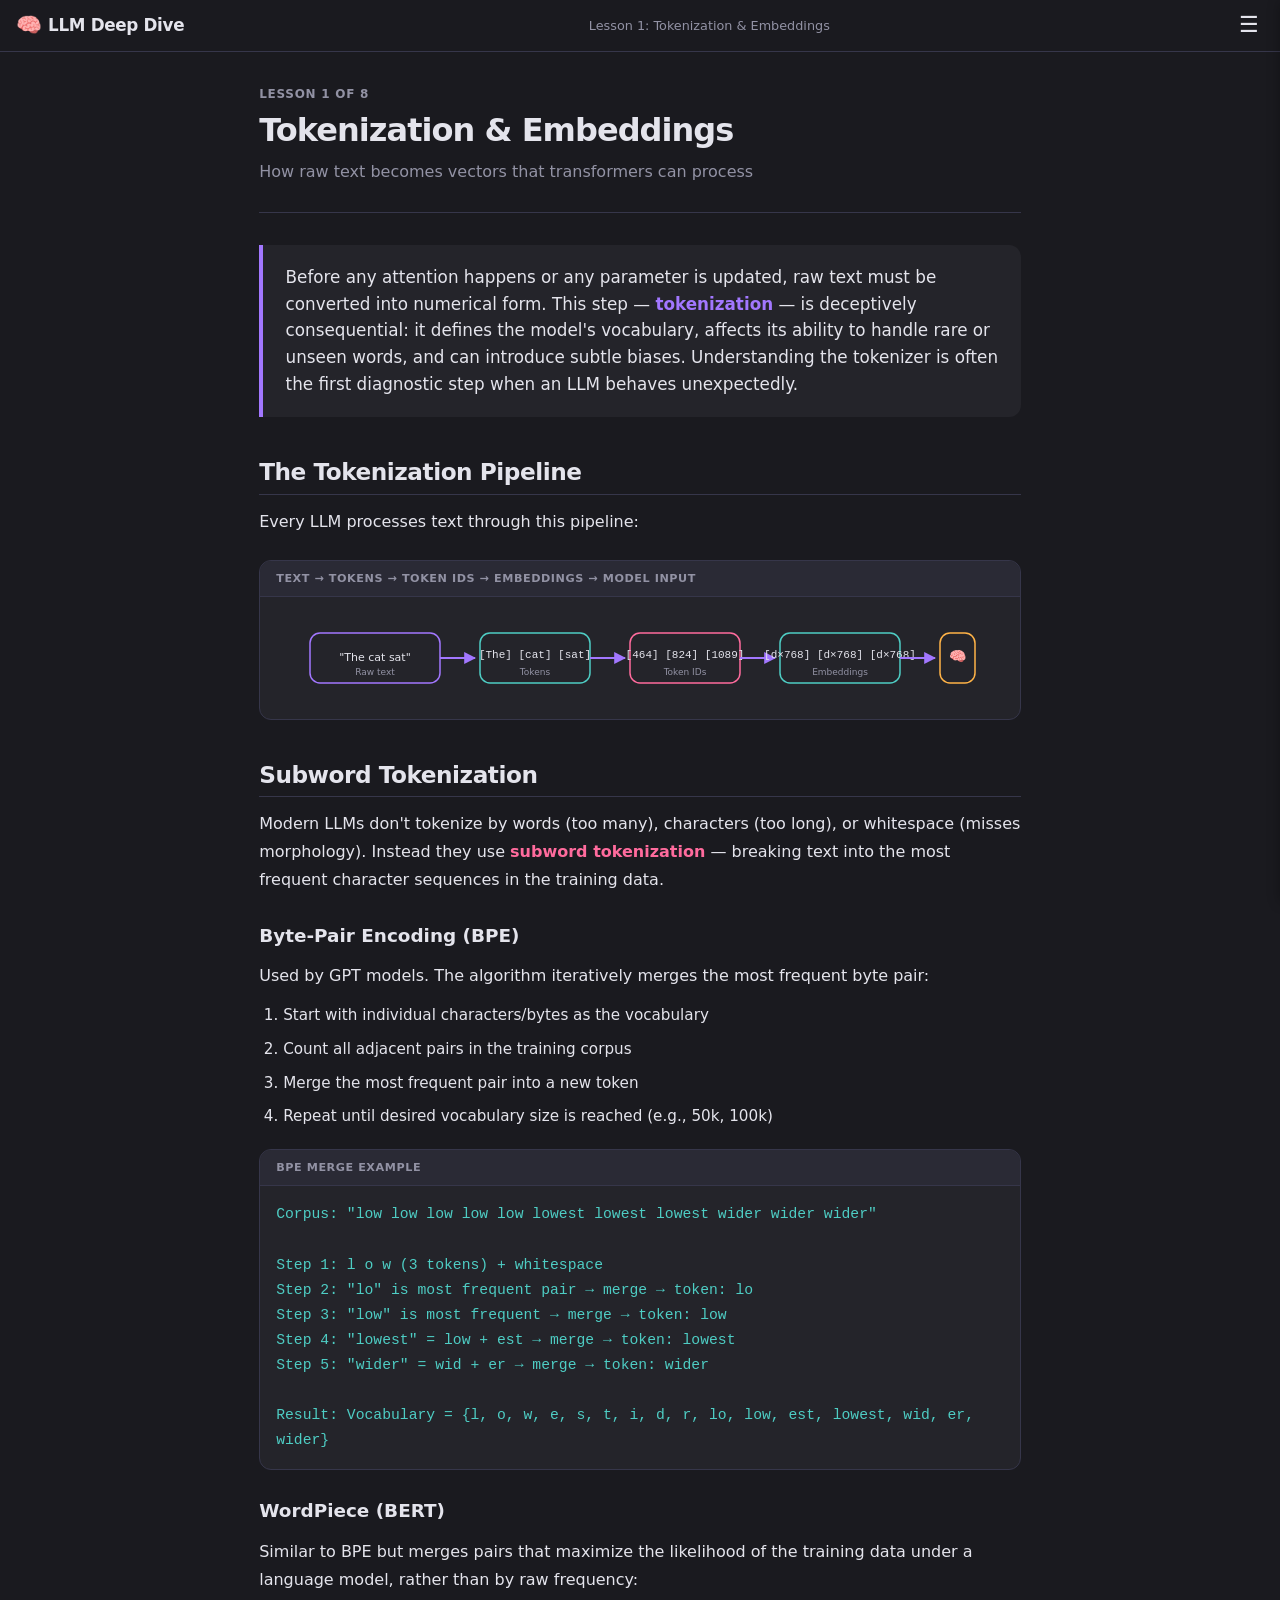
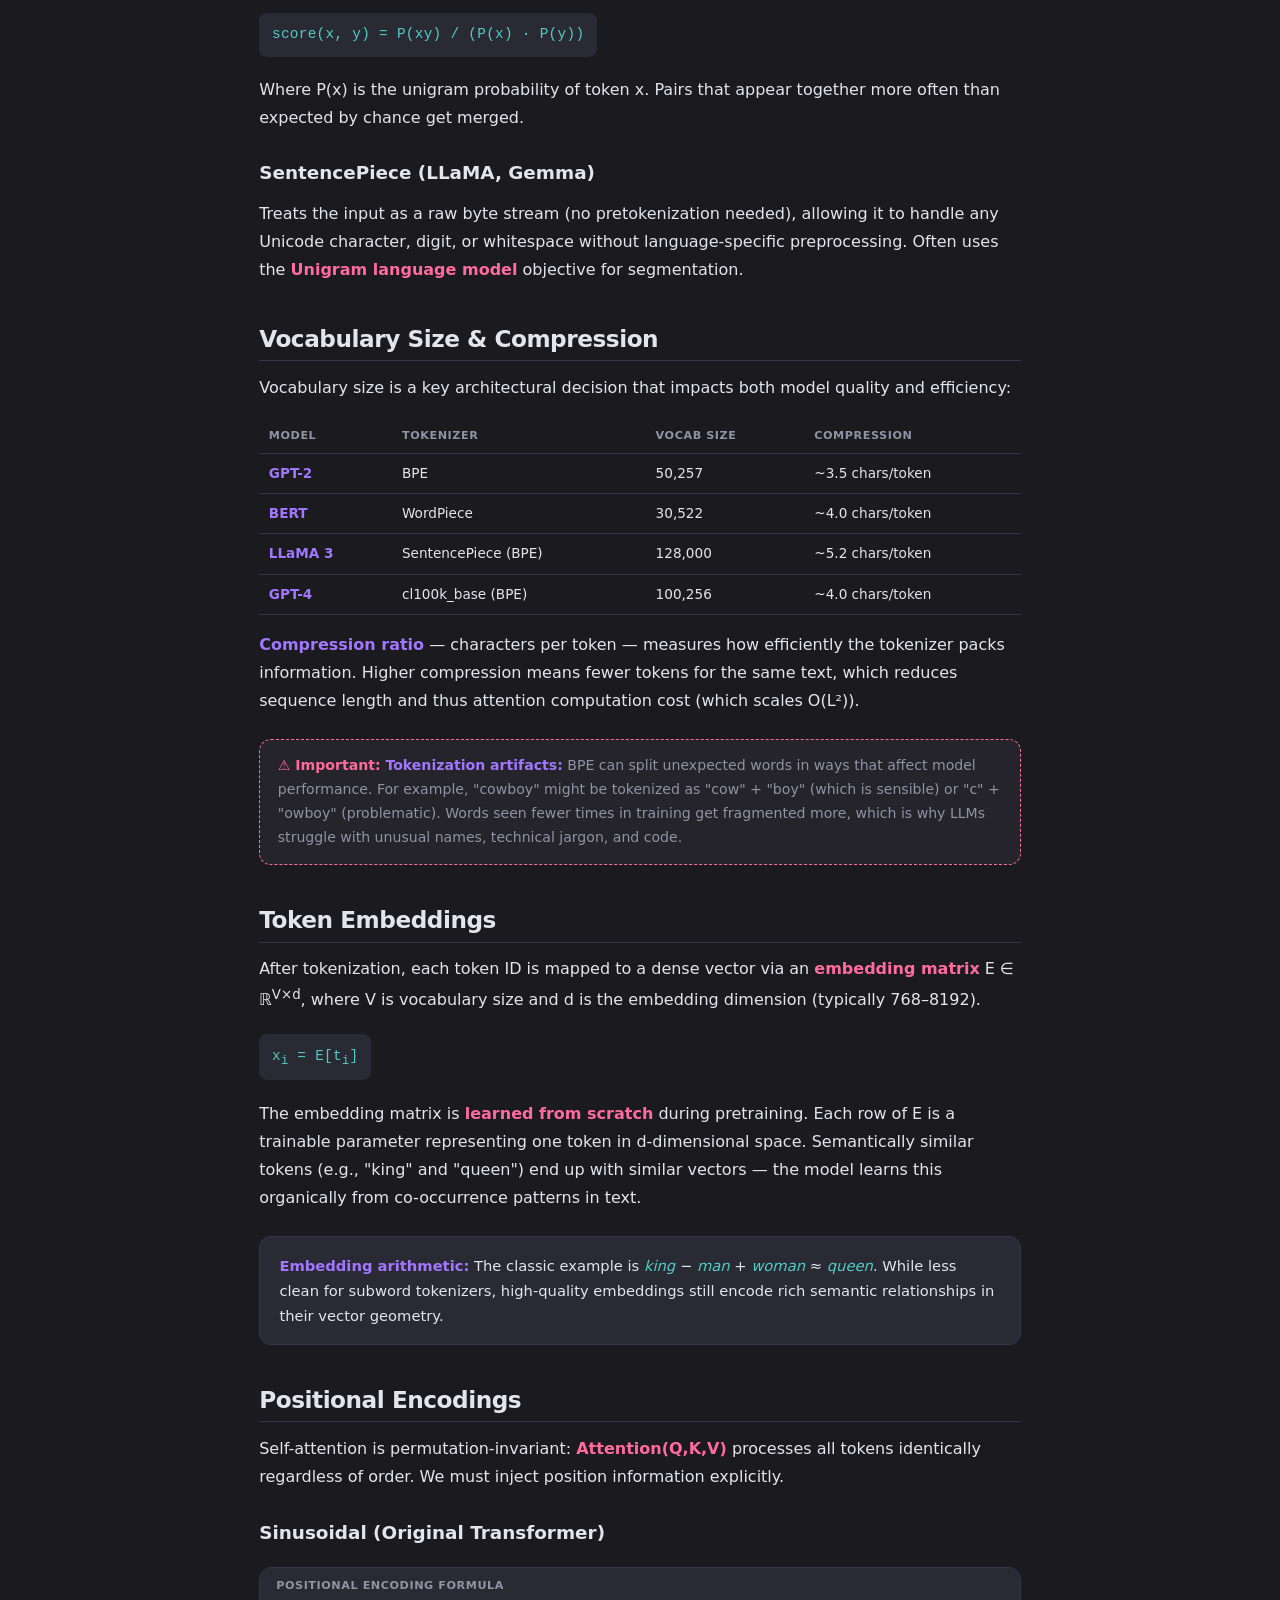
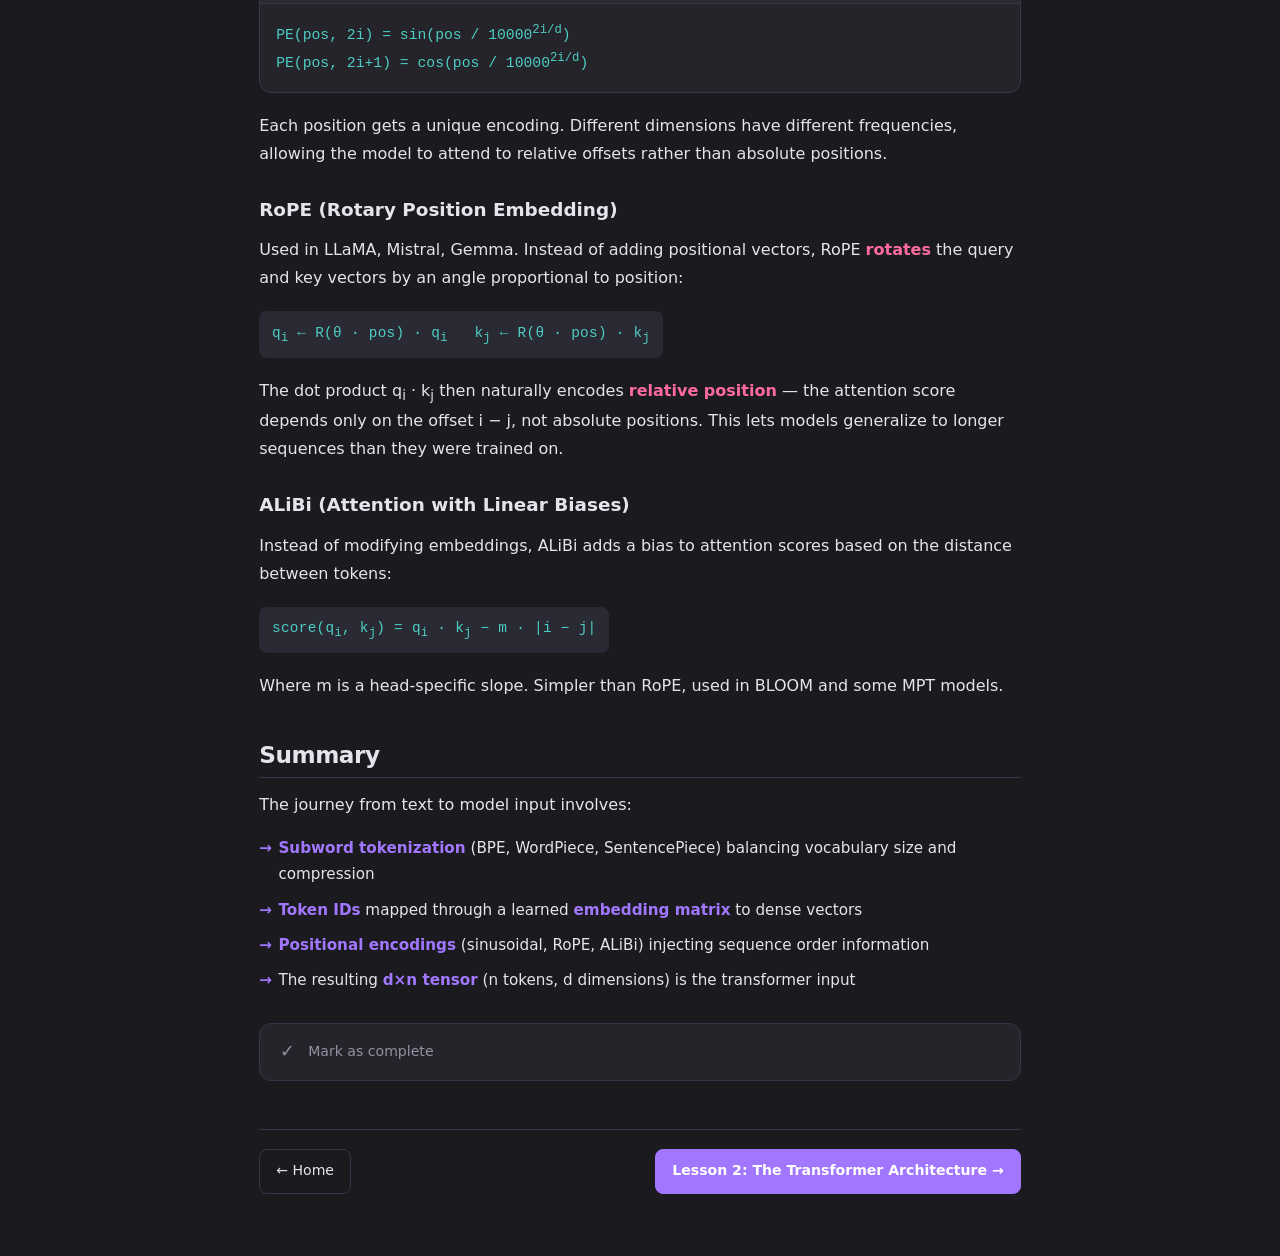
==== lesson1.html @ bf45d41f "Initial commit: complete 8-lesson LLM Deep Dive course with interactive charts, architecture diagram" ====
<!DOCTYPE html>
<html lang="en">
<head>
<meta charset="UTF-8">
<meta name="viewport" content="width=device-width, initial-scale=1.0">
<title>Lesson 1: Tokenization &amp; Embeddings — LLM Deep Dive</title>
<link rel="stylesheet" href="assets/style.css">
</head>
<body data-lesson="1">

<nav class="top-nav">
  <a href="index.html" class="nav-brand"><span class="emoji">🧠</span> LLM Deep Dive</a>
  <span class="nav-lesson">Lesson 1: Tokenization &amp; Embeddings</span>
  <button class="menu-btn" aria-label="Lessons">☰</button>
</nav>

<div class="drawer-overlay"></div>
<aside class="lesson-drawer">
  <div class="drawer-header"><h3>Course Syllabus</h3><button class="drawer-close">✕</button></div>
  <ul class="lesson-list">
    <li><a href="index.html"><span class="lesson-num">🏠</span>Home</a></li>
    <li><a href="lesson1.html" class="active"><span class="lesson-num">01</span>Tokenization &amp; Embeddings <span class="lesson-check" data-lesson="1"></span></a></li>
    <li><a href="lesson2.html"><span class="lesson-num">02</span>The Transformer Architecture <span class="lesson-check" data-lesson="2"></span></a></li>
    <li><a href="lesson3.html"><span class="lesson-num">03</span>Training &amp; Pretraining <span class="lesson-check" data-lesson="3"></span></a></li>
    <li><a href="lesson4.html"><span class="lesson-num">04</span>Quantization &amp; Compression <span class="lesson-check" data-lesson="4"></span></a></li>
    <li><a href="lesson5.html"><span class="lesson-num">05</span>Inference &amp; Deployment <span class="lesson-check" data-lesson="5"></span></a></li>
    <li><a href="lesson6.html"><span class="lesson-num">06</span>Scaling Laws <span class="lesson-check" data-lesson="6"></span></a></li>
    <li><a href="lesson7.html"><span class="lesson-num">07</span>Alignment &amp; Instruction <span class="lesson-check" data-lesson="7"></span></a></li>
    <li><a href="lesson8.html"><span class="lesson-num">08</span>Modern Variants <span class="lesson-check" data-lesson="8"></span></a></li>
  </ul>
  <div class="progress-bar"><div class="progress-bar-fill" style="width:0%"></div></div>
</aside>

<main class="container">
  <header class="lesson-header">
    <div class="lesson-meta">Lesson 1 of 8</div>
    <h1>Tokenization &amp; Embeddings</h1>
    <p class="lesson-subtitle">How raw text becomes vectors that transformers can process</p>
  </header>

  <div class="story-hook">
    Before any attention happens or any parameter is updated, raw text must be converted into numerical form. This step — <strong>tokenization</strong> — is deceptively consequential: it defines the model's vocabulary, affects its ability to handle rare or unseen words, and can introduce subtle biases. Understanding the tokenizer is often the first diagnostic step when an LLM behaves unexpectedly.
  </div>

  <h2 id="tokenization">The Tokenization Pipeline</h2>

  <p>Every LLM processes text through this pipeline:</p>

  <div class="diagram">
    <div class="diagram-header">Text → Tokens → Token IDs → Embeddings → Model Input</div>
    <div class="diagram-body">
      <svg viewBox="0 0 680 90" style="width:100%;max-width:680px;">
        <defs>
          <marker id="arrow" viewBox="0 0 10 10" refX="9" refY="5" markerWidth="6" markerHeight="6" orient="auto">
            <path d="M0,0 L10,5 L0,10 Z" fill="#a277ff"/>
          </marker>
        </defs>
        <rect x="10" y="20" width="130" height="50" rx="10" fill="#24242a" stroke="#a277ff" stroke-width="1.5"/>
        <text x="75" y="48" fill="#e4e4ec" font-size="11" text-anchor="middle" font-family="system-ui">"The cat sat"</text>
        <text x="75" y="62" fill="#9292a4" font-size="9" text-anchor="middle" font-family="system-ui">Raw text</text>

        <line x1="140" y1="45" x2="175" y2="45" stroke="#a277ff" stroke-width="2" marker-end="url(#arrow)"/>

        <rect x="180" y="20" width="110" height="50" rx="10" fill="#24242a" stroke="#4ecdc4" stroke-width="1.5"/>
        <text x="235" y="45" fill="#e4e4ec" font-size="11" text-anchor="middle" font-family="monospace">[The] [cat] [sat]</text>
        <text x="235" y="62" fill="#9292a4" font-size="9" text-anchor="middle" font-family="system-ui">Tokens</text>

        <line x1="290" y1="45" x2="325" y2="45" stroke="#a277ff" stroke-width="2" marker-end="url(#arrow)"/>

        <rect x="330" y="20" width="110" height="50" rx="10" fill="#24242a" stroke="#ff6b9d" stroke-width="1.5"/>
        <text x="385" y="45" fill="#e4e4ec" font-size="11" text-anchor="middle" font-family="monospace">[464] [824] [1089]</text>
        <text x="385" y="62" fill="#9292a4" font-size="9" text-anchor="middle" font-family="system-ui">Token IDs</text>

        <line x1="440" y1="45" x2="475" y2="45" stroke="#a277ff" stroke-width="2" marker-end="url(#arrow)"/>

        <rect x="480" y="20" width="120" height="50" rx="10" fill="#24242a" stroke="#4ecdc4" stroke-width="1.5"/>
        <text x="540" y="45" fill="#e4e4ec" font-size="11" text-anchor="middle" font-family="monospace">[d×768] [d×768] [d×768]</text>
        <text x="540" y="62" fill="#9292a4" font-size="9" text-anchor="middle" font-family="system-ui">Embeddings</text>

        <line x1="600" y1="45" x2="635" y2="45" stroke="#a277ff" stroke-width="2" marker-end="url(#arrow)"/>

        <rect x="640" y="20" width="35" height="50" rx="10" fill="#24242a" stroke="#ffb347" stroke-width="1.5"/>
        <text x="657" y="48" fill="#e4e4ec" font-size="14" text-anchor="middle" font-family="system-ui">🧠</text>
      </svg>
    </div>
  </div>

  <h2 id="subword" style="clear:both;">Subword Tokenization</h2>

  <p>Modern LLMs don't tokenize by words (too many), characters (too long), or whitespace (misses morphology). Instead they use <span class="key-term">subword tokenization</span> — breaking text into the most frequent character sequences in the training data.</p>

  <h3>Byte-Pair Encoding (BPE)</h3>
  <p>Used by GPT models. The algorithm iteratively merges the most frequent byte pair:</p>

  <ol class="num-list">
    <li>Start with individual characters/bytes as the vocabulary</li>
    <li>Count all adjacent pairs in the training corpus</li>
    <li>Merge the most frequent pair into a new token</li>
    <li>Repeat until desired vocabulary size is reached (e.g., 50k, 100k)</li>
  </ol>

  <div class="math-block">
    <div class="math-block-header">BPE Merge Example</div>
    <div class="math-block-body">
      Corpus: "low low low low low lowest lowest lowest wider wider wider"<br><br>
      Step 1: l o w (3 tokens) + whitespace<br>
      Step 2: "lo" is most frequent pair → merge → token: lo<br>
      Step 3: "low" is most frequent → merge → token: low<br>
      Step 4: "lowest" = low + est → merge → token: lowest<br>
      Step 5: "wider" = wid + er → merge → token: wider<br><br>
      Result: Vocabulary = {l, o, w, e, s, t, i, d, r, lo, low, est, lowest, wid, er, wider}
    </div>
  </div>

  <h3>WordPiece (BERT)</h3>
  <p>Similar to BPE but merges pairs that maximize the likelihood of the training data under a language model, rather than by raw frequency:</p>

  <div class="formula">score(x, y) = P(xy) / (P(x) · P(y))</div>

  <p>Where P(x) is the unigram probability of token x. Pairs that appear together more often than expected by chance get merged.</p>

  <h3>SentencePiece (LLaMA, Gemma)</h3>
  <p>Treats the input as a raw byte stream (no pretokenization needed), allowing it to handle any Unicode character, digit, or whitespace without language-specific preprocessing. Often uses the <span class="key-term">Unigram language model</span> objective for segmentation.</p>

  <h2 id="vocab">Vocabulary Size &amp; Compression</h2>

  <p>Vocabulary size is a key architectural decision that impacts both model quality and efficiency:</p>

  <table class="styled-table">
    <thead>
      <tr><th>Model</th><th>Tokenizer</th><th>Vocab Size</th><th>Compression</th></tr>
    </thead>
    <tbody>
      <tr><td>GPT-2</td><td>BPE</td><td>50,257</td><td>~3.5 chars/token</td></tr>
      <tr><td>BERT</td><td>WordPiece</td><td>30,522</td><td>~4.0 chars/token</td></tr>
      <tr><td>LLaMA 3</td><td>SentencePiece (BPE)</td><td>128,000</td><td>~5.2 chars/token</td></tr>
      <tr><td>GPT-4</td><td>cl100k_base (BPE)</td><td>100,256</td><td>~4.0 chars/token</td></tr>
    </tbody>
  </table>

  <p><strong>Compression ratio</strong> — characters per token — measures how efficiently the tokenizer packs information. Higher compression means fewer tokens for the same text, which reduces sequence length and thus attention computation cost (which scales O(L²)).</p>

  <div class="callout-warn">
    <strong>Tokenization artifacts:</strong> BPE can split unexpected words in ways that affect model performance. For example, "cowboy" might be tokenized as "cow" + "boy" (which is sensible) or "c" + "owboy" (problematic). Words seen fewer times in training get fragmented more, which is why LLMs struggle with unusual names, technical jargon, and code.
  </div>

  <h2 id="embeddings">Token Embeddings</h2>

  <p>After tokenization, each token ID is mapped to a dense vector via an <span class="key-term">embedding matrix</span> E ∈ ℝ<sup>V×d</sup>, where V is vocabulary size and d is the embedding dimension (typically 768–8192).</p>

  <div class="formula">x<sub>i</sub> = E[t<sub>i</sub>]</div>

  <p>The embedding matrix is <span class="key-term">learned from scratch</span> during pretraining. Each row of E is a trainable parameter representing one token in d-dimensional space. Semantically similar tokens (e.g., "king" and "queen") end up with similar vectors — the model learns this organically from co-occurrence patterns in text.</p>

  <div class="callout">
    <strong>Embedding arithmetic:</strong> The classic example is <em>king</em> − <em>man</em> + <em>woman</em> ≈ <em>queen</em>. While less clean for subword tokenizers, high-quality embeddings still encode rich semantic relationships in their vector geometry.
  </div>

  <h2 id="positional">Positional Encodings</h2>

  <p>Self-attention is permutation-invariant: <span class="key-term">Attention(Q,K,V)</span> processes all tokens identically regardless of order. We must inject position information explicitly.</p>

  <h3>Sinusoidal (Original Transformer)</h3>
  <div class="math-block">
    <div class="math-block-header">Positional Encoding Formula</div>
    <div class="math-block-body">
      PE(pos, 2i)   = sin(pos / 10000<sup>2i/d</sup>)<br>
      PE(pos, 2i+1) = cos(pos / 10000<sup>2i/d</sup>)
    </div>
  </div>
  <p>Each position gets a unique encoding. Different dimensions have different frequencies, allowing the model to attend to relative offsets rather than absolute positions.</p>

  <h3>RoPE (Rotary Position Embedding)</h3>
  <p>Used in LLaMA, Mistral, Gemma. Instead of adding positional vectors, RoPE <span class="key-term">rotates</span> the query and key vectors by an angle proportional to position:</p>
  <div class="formula">q<sub>i</sub> ← R(θ · pos) · q<sub>i</sub> &nbsp; k<sub>j</sub> ← R(θ · pos) · k<sub>j</sub></div>
  <p>The dot product q<sub>i</sub> · k<sub>j</sub> then naturally encodes <span class="key-term">relative position</span> — the attention score depends only on the offset i − j, not absolute positions. This lets models generalize to longer sequences than they were trained on.</p>

  <h3>ALiBi (Attention with Linear Biases)</h3>
  <p>Instead of modifying embeddings, ALiBi adds a bias to attention scores based on the distance between tokens:</p>
  <div class="formula">score(q<sub>i</sub>, k<sub>j</sub>) = q<sub>i</sub> · k<sub>j</sub> − m · |i − j|</div>
  <p>Where m is a head-specific slope. Simpler than RoPE, used in BLOOM and some MPT models.</p>

  <h2 id="summary">Summary</h2>
  <p>The journey from text to model input involves:</p>
  <ul class="content-list">
    <li><strong>Subword tokenization</strong> (BPE, WordPiece, SentencePiece) balancing vocabulary size and compression</li>
    <li><strong>Token IDs</strong> mapped through a learned <strong>embedding matrix</strong> to dense vectors</li>
    <li><strong>Positional encodings</strong> (sinusoidal, RoPE, ALiBi) injecting sequence order information</li>
    <li>The resulting <strong>d×n tensor</strong> (n tokens, d dimensions) is the transformer input</li>
  </ul>

  <div class="completion-box">
    <span class="check-icon">✓</span>
    <span class="check-text">Mark as complete</span>
  </div>

  <div class="lesson-nav-bottom">
    <a href="index.html" class="nav-btn prev">← Home</a>
    <a href="lesson2.html" class="nav-btn next">Lesson 2: The Transformer Architecture →</a>
  </div>
</main>

<script src="assets/nav.js"></script>
</body>
</html>
---- assets/style.css ----
/* === LLM Deep Dive: A Rigorous Foundation === */
/* PerThirtySix-inspired dark theme, mobile-first */

:root {
  --bg: #1a1a1f;
  --bg-card: #24242a;
  --bg-accent: #2a2a35;
  --text: #e4e4ec;
  --text-muted: #9292a4;
  --accent: #a277ff;
  --accent-glow: rgba(162, 119, 255, 0.25);
  --accent2: #ff6b9d;
  --accent3: #4ecdc4;
  --border: #36364a;
  --danger: #ff4757;
  --success: #2ed573;
  --radius: 12px;
  --radius-sm: 8px;
  --radius-xs: 6px;
  --font: -apple-system, BlinkMacSystemFont, 'Segoe UI', system-ui, sans-serif;
  --font-mono: 'SF Mono', 'Fira Code', 'JetBrains Mono', monospace;
  --max-width: 800px;
  --shadow: 0 2px 12px rgba(0,0,0,0.3);
  --transition: 0.25s ease;
}

* { margin: 0; padding: 0; box-sizing: border-box; }

html { scroll-behavior: smooth; }

body {
  font-family: var(--font);
  background: var(--bg);
  color: var(--text);
  line-height: 1.7;
  -webkit-font-smoothing: antialiased;
}

/* === Navigation === */
.top-nav {
  position: sticky; top: 0; z-index: 100;
  background: var(--bg);
  border-bottom: 1px solid var(--border);
  padding: 0 1rem;
  display: flex;
  align-items: center;
  justify-content: space-between;
  min-height: 52px;
  backdrop-filter: blur(16px);
  -webkit-backdrop-filter: blur(16px);
}

.nav-brand {
  font-size: 1.05rem;
  font-weight: 700;
  letter-spacing: -0.02em;
  cursor: pointer;
  display: flex;
  align-items: center;
  gap: 0.4rem;
  color: var(--text);
  text-decoration: none;
}
.nav-brand .emoji { font-size: 1.3rem; }

.nav-lesson {
  font-size: 0.8rem;
  color: var(--text-muted);
  display: none;
}
@media (min-width: 500px) { .nav-lesson { display: block; } }

.menu-btn {
  background: none; border: none; color: var(--text);
  font-size: 1.4rem; cursor: pointer; padding: 0.3rem;
  line-height: 1;
}

/* Slide-out drawer */
.lesson-drawer {
  position: fixed; top: 0; right: 0; z-index: 200;
  width: 300px; max-width: 85vw; height: 100dvh;
  background: var(--bg-card);
  border-left: 1px solid var(--border);
  transform: translateX(100%);
  transition: transform var(--transition);
  padding: 1.2rem;
  overflow-y: auto;
  box-shadow: var(--shadow);
}
.lesson-drawer.open { transform: translateX(0); }

.drawer-overlay {
  position: fixed; inset: 0; z-index: 199;
  background: rgba(0,0,0,0.5);
  display: none;
}
.drawer-overlay.active { display: block; }

.drawer-header {
  display: flex; justify-content: space-between; align-items: center;
  margin-bottom: 1.2rem;
}
.drawer-header h3 { font-size: 1.05rem; font-weight: 600; }
.drawer-close {
  background: none; border: none; color: var(--text); font-size: 1.4rem;
  cursor: pointer;
}

.lesson-list { list-style: none; display: flex; flex-direction: column; gap: 2px; }
.lesson-list li a {
  display: flex; align-items: center; gap: 0.6rem;
  padding: 0.7rem 0.8rem;
  border-radius: var(--radius-sm);
  color: var(--text-muted);
  text-decoration: none;
  font-size: 0.9rem;
  transition: all var(--transition);
}
.lesson-list li a:hover, .lesson-list li a.active {
  color: var(--text); background: var(--bg-accent);
}
.lesson-list li a.active {
  border-left: 3px solid var(--accent);
  padding-left: calc(0.8rem - 3px);
  font-weight: 600;
}
.lesson-num {
  font-size: 0.7rem;
  font-weight: 700;
  color: var(--accent);
  width: 1.4rem;
  text-align: center;
  font-family: var(--font-mono);
}
.lesson-check {
  margin-left: auto;
  font-size: 0.8rem;
  transition: opacity var(--transition);
}
.lesson-check.done { color: var(--success); }

/* Progress bar */
.progress-bar {
  height: 2px;
  background: var(--border);
  border-radius: 2px;
  margin-top: 0.5rem;
  overflow: hidden;
}
.progress-bar-fill {
  height: 100%;
  background: var(--accent);
  border-radius: 2px;
  transition: width 0.5s ease;
}

/* === Main content === */
.container {
  max-width: var(--max-width);
  margin: 0 auto;
  padding: 2rem 1.2rem 4rem;
}

.lesson-header {
  margin-bottom: 2rem;
  padding-bottom: 1rem;
  border-bottom: 1px solid var(--border);
}

.lesson-meta {
  font-size: 0.75rem;
  color: var(--text-muted);
  text-transform: uppercase;
  letter-spacing: 0.06em;
  font-weight: 600;
  margin-bottom: 0.4rem;
}

.lesson-header h1 {
  font-size: 2rem;
  font-weight: 800;
  letter-spacing: -0.03em;
  line-height: 1.2;
  margin-bottom: 0.5rem;
}
.lesson-header h1 .sub { font-weight: 400; font-size: 1.2rem; color: var(--text-muted); }

.lesson-subtitle {
  font-size: 1rem;
  color: var(--text-muted);
  line-height: 1.5;
}

/* Story hook */
.story-hook {
  background: var(--bg-card);
  border-left: 4px solid var(--accent);
  padding: 1.2rem 1.4rem;
  border-radius: 0 var(--radius) var(--radius) 0;
  margin: 1.5rem 0;
  font-size: 1.05rem;
  color: var(--text);
  font-style: normal;
  line-height: 1.6;
}
.story-hook em { color: var(--accent2); font-style: normal; }

/* TL;DR */
.tldr {
  background: var(--bg-accent);
  border: 1px solid var(--border);
  border-radius: var(--radius);
  padding: 1rem 1.2rem;
  margin: 1.5rem 0;
}
.tldr-label {
  font-size: 0.7rem;
  text-transform: uppercase;
  letter-spacing: 0.08em;
  font-weight: 700;
  color: var(--accent);
  margin-bottom: 0.3rem;
}
.tldr p { font-size: 0.92rem; color: var(--text-muted); line-height: 1.6; }

/* Section headers */
h2 {
  font-size: 1.45rem;
  font-weight: 700;
  margin: 2.5rem 0 0.8rem;
  letter-spacing: -0.02em;
  line-height: 1.3;
  color: var(--text);
  border-bottom: 1px solid var(--border);
  padding-bottom: 0.4rem;
}
h2 .section-num { color: var(--accent); margin-right: 0.3rem; }

h3 {
  font-size: 1.15rem;
  font-weight: 650;
  margin: 1.6rem 0 0.5rem;
  color: var(--text);
}

h4 {
  font-size: 1rem;
  font-weight: 600;
  margin: 1.2rem 0 0.4rem;
  color: var(--accent3);
}

p {
  margin: 0.7rem 0;
  font-size: 1rem;
  line-height: 1.75;
  color: var(--text);
}

.key-term { color: var(--accent2); font-weight: 600; }
em { color: var(--accent3); }
strong { color: var(--accent); }

code, .inline-code {
  font-family: var(--font-mono);
  font-size: 0.88em;
  background: var(--bg-accent);
  padding: 0.1em 0.4em;
  border-radius: 4px;
  color: var(--accent3);
}

/* Lists */
.content-list { list-style: none; padding: 0; margin: 0.8rem 0; }
.content-list li { padding: 0.3rem 0; padding-left: 1.2rem; position: relative; font-size: 0.95rem; }
.content-list li::before { content: '→'; position: absolute; left: 0; color: var(--accent); font-weight: 700; }

/* Numbered list */
.num-list { padding-left: 1.5rem; margin: 0.8rem 0; }
.num-list li { margin: 0.5rem 0; font-size: 0.95rem; }

/* Math block */
.math-block {
  background: var(--bg-card);
  border: 1px solid var(--border);
  border-radius: var(--radius);
  margin: 1.2rem 0;
  overflow: hidden;
}
.math-block-header {
  padding: 0.5rem 1rem;
  font-size: 0.7rem;
  font-weight: 600;
  text-transform: uppercase;
  letter-spacing: 0.05em;
  color: var(--text-muted);
  background: var(--bg-accent);
  border-bottom: 1px solid var(--border);
}
.math-block-body {
  padding: 1rem;
  font-family: var(--font-mono);
  font-size: 0.92rem;
  line-height: 1.7;
  overflow-x: auto;
  color: var(--accent3);
}

.formula {
  font-family: var(--font-mono);
  font-size: 0.9rem;
  background: var(--bg-accent);
  padding: 0.6rem 0.8rem;
  border-radius: var(--radius-sm);
  display: inline-block;
  letter-spacing: 0.02em;
  color: var(--accent3);
  margin: 0.5rem 0;
}

/* Interactive widget */
.widget {
  background: var(--bg-card);
  border: 1px solid var(--border);
  border-radius: var(--radius);
  margin: 1.5rem 0;
  overflow: hidden;
  box-shadow: var(--shadow);
}
.widget-header {
  padding: 0.7rem 1rem;
  font-size: 0.75rem;
  font-weight: 600;
  text-transform: uppercase;
  letter-spacing: 0.05em;
  color: var(--text-muted);
  background: var(--bg-accent);
  border-bottom: 1px solid var(--border);
}
.widget-body { padding: 1rem; }
.widget canvas { display: block; width: 100%; touch-action: manipulation; }
.widget-controls {
  display: flex; flex-wrap: wrap; gap: 0.6rem;
  margin-top: 0.8rem; align-items: center;
}
.widget-controls label {
  font-size: 0.8rem; color: var(--text-muted);
  display: flex; align-items: center; gap: 0.3rem;
}
.widget-controls input[type="range"] {
  accent-color: var(--accent);
  width: 120px;
}
.widget-controls .value-display {
  font-family: var(--font-mono);
  font-size: 0.8rem;
  color: var(--accent3);
  min-width: 2rem;
}
.widget-controls select {
  background: var(--bg-accent); color: var(--text);
  border: 1px solid var(--border); border-radius: var(--radius-sm);
  padding: 0.35rem 0.6rem; font-size: 0.85rem;
}
.widget-desc { font-size: 0.85rem; color: var(--text-muted); margin-top: 0.6rem; }

/* Code block */
.code-block {
  background: var(--bg-card);
  border: 1px solid var(--border);
  border-radius: var(--radius);
  margin: 1.2rem 0;
  overflow: hidden;
}
.code-block-header {
  padding: 0.4rem 1rem;
  font-size: 0.7rem;
  font-weight: 600;
  text-transform: uppercase;
  letter-spacing: 0.05em;
  color: var(--text-muted);
  background: var(--bg-accent);
  border-bottom: 1px solid var(--border);
}
.code-block-body {
  padding: 1rem;
  font-family: var(--font-mono);
  font-size: 0.82rem;
  line-height: 1.5;
  overflow-x: auto;
  color: var(--text);
}

/* Tables */
.styled-table {
  width: 100%;
  border-collapse: collapse;
  font-size: 0.85rem;
  margin: 1rem 0;
}
.styled-table th {
  text-align: left;
  padding: 0.5rem 0.6rem;
  font-size: 0.7rem;
  text-transform: uppercase;
  letter-spacing: 0.05em;
  color: var(--text-muted);
  border-bottom: 1px solid var(--border);
}
.styled-table td {
  padding: 0.5rem 0.6rem;
  border-bottom: 1px solid var(--border);
}
.styled-table tr:hover td { background: var(--bg-accent); }
.styled-table td:first-child { font-weight: 600; color: var(--accent); }

/* Diagram / Architecture block */
.diagram {
  background: var(--bg-card);
  border: 1px solid var(--border);
  border-radius: var(--radius);
  margin: 1.5rem 0;
  overflow: hidden;
}
.diagram-header {
  padding: 0.5rem 1rem;
  font-size: 0.7rem;
  font-weight: 600;
  text-transform: uppercase;
  letter-spacing: 0.05em;
  color: var(--text-muted);
  background: var(--bg-accent);
  border-bottom: 1px solid var(--border);
}
.diagram-body {
  padding: 1rem;
  display: flex;
  justify-content: center;
  overflow-x: auto;
}

/* Callout boxes */
.callout {
  background: var(--bg-accent);
  border: 1px solid var(--border);
  border-radius: var(--radius);
  padding: 1rem 1.2rem;
  margin: 1.5rem 0;
  font-size: 0.92rem;
}
.callout strong { color: var(--accent); }

.callout-tip {
  background: var(--bg-card);
  border: 1px dashed var(--accent3);
  border-radius: var(--radius);
  padding: 0.9rem 1.1rem;
  margin: 1.5rem 0;
  font-size: 0.88rem;
  color: var(--text-muted);
}
.callout-tip::before { content: '💡 Key insight: '; font-weight: 600; color: var(--accent3); }

.callout-warn {
  background: var(--bg-card);
  border: 1px dashed var(--accent2);
  border-radius: var(--radius);
  padding: 0.9rem 1.1rem;
  margin: 1.5rem 0;
  font-size: 0.88rem;
  color: var(--text-muted);
}
.callout-warn::before { content: '⚠️ Important: '; font-weight: 600; color: var(--accent2); }

/* Info grid */
.info-grid {
  display: grid; grid-template-columns: 1fr 1fr; gap: 0.6rem; margin: 0.8rem 0;
}
@media (max-width: 500px) { .info-grid { grid-template-columns: 1fr; } }
.info-item {
  padding: 0.5rem 0.7rem; background: var(--bg-accent);
  border-radius: var(--radius-sm); font-size: 0.85rem;
}
.info-item strong {
  color: var(--accent3); display: block;
  font-size: 0.75rem; text-transform: uppercase;
  letter-spacing: 0.04em; margin-bottom: 0.15rem;
}

/* SVG / Architectural diagram */
.arch-svg {
  max-width: 100%;
  height: auto;
}

/* Data bar/visualization */
.data-bar-container { margin: 0.5rem 0; }
.data-bar-label {
  display: flex; justify-content: space-between;
  font-size: 0.8rem; color: var(--text-muted); margin-bottom: 0.2rem;
}
.data-bar {
  height: 20px; background: var(--bg-accent);
  border-radius: 10px; overflow: hidden;
}
.data-bar-fill {
  height: 100%; border-radius: 10px;
  transition: width 0.5s ease;
}

/* Completion box */
.completion-box {
  display: flex; align-items: center; gap: 0.6rem;
  padding: 0.8rem 1rem; background: var(--bg-card);
  border: 1px solid var(--border); border-radius: var(--radius);
  margin-top: 1.5rem; cursor: pointer; font-size: 0.88rem;
  color: var(--text-muted); transition: all var(--transition); user-select: none;
}
.completion-box:hover { border-color: var(--accent); }
.completion-box.checked { border-color: var(--success); color: var(--success); }
.completion-box .check-icon { font-size: 1.1rem; width: 1.4rem; text-align: center; }
.completion-box .check-text { flex: 1; }

/* Bottom nav */
.lesson-nav-bottom {
  display: flex; justify-content: space-between;
  margin-top: 3rem; padding-top: 1.2rem;
  border-top: 1px solid var(--border); gap: 1rem;
}
.nav-btn {
  padding: 0.6rem 1rem; border: 1px solid var(--border);
  border-radius: var(--radius-sm); color: var(--text);
  text-decoration: none; font-size: 0.88rem; font-weight: 500;
  transition: all var(--transition);
  display: flex; align-items: center; gap: 0.3rem;
}
.nav-btn:hover { border-color: var(--accent); background: var(--bg-accent); }
.nav-btn.next { margin-left: auto; background: var(--accent); border-color: var(--accent); color: #fff; font-weight: 600; }
.nav-btn.prev { margin-right: auto; }

/* Footer */
.footer-note {
  text-align: center; font-size: 0.8rem;
  color: var(--text-muted); margin-top: 3rem;
  padding-top: 1.5rem; border-top: 1px solid var(--border);
}

/* Animations */
.fade-in { animation: fadeIn 0.6s ease both; }
@keyframes fadeIn { from { opacity: 0; transform: translateY(12px); } to { opacity: 1; transform: translateY(0); } }

.reveal { opacity: 0; transform: translateY(20px); transition: opacity 0.6s ease, transform 0.6s ease; }
.reveal.visible { opacity: 1; transform: translateY(0); }

/* Responsive */
@media (max-width: 500px) {
  .lesson-header h1 { font-size: 1.55rem; }
  h2 { font-size: 1.2rem; }
  .story-hook { font-size: 0.95rem; padding: 1rem 1.1rem; }
  .info-grid { grid-template-columns: 1fr; }
}
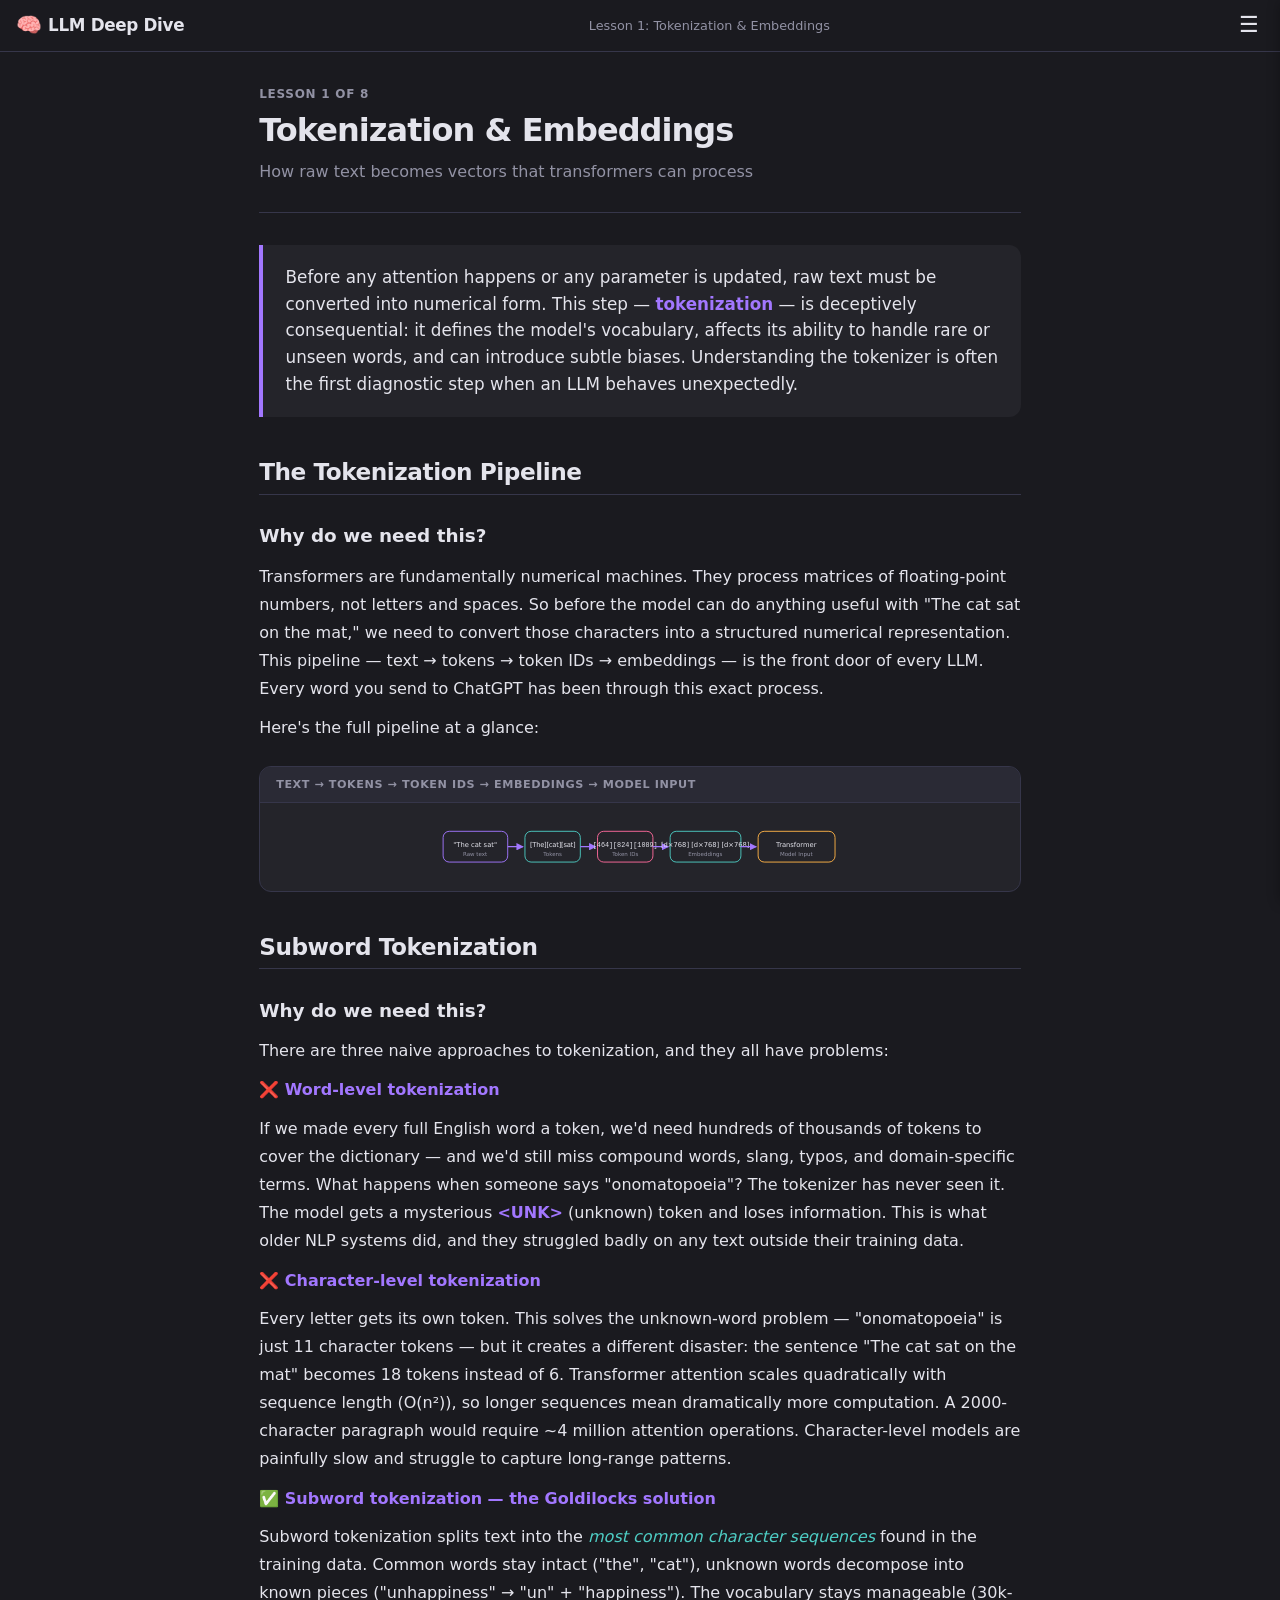
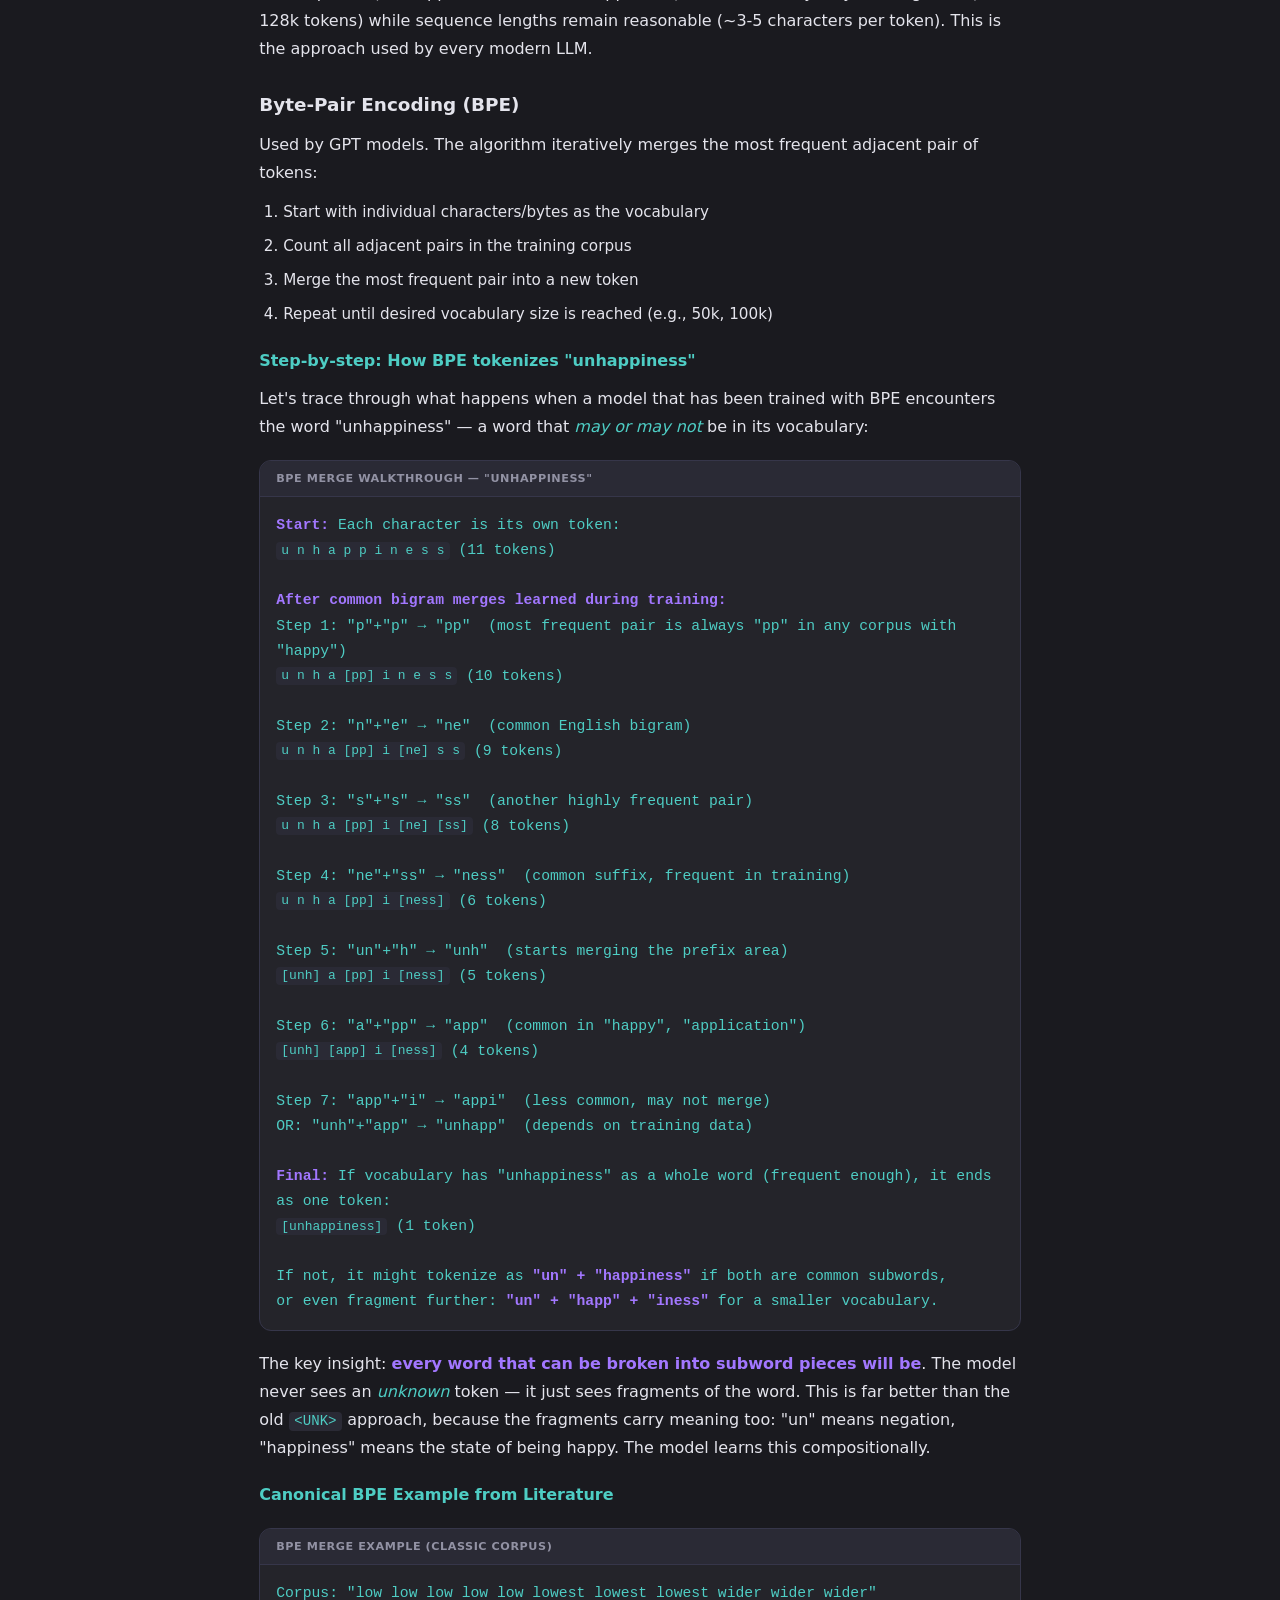
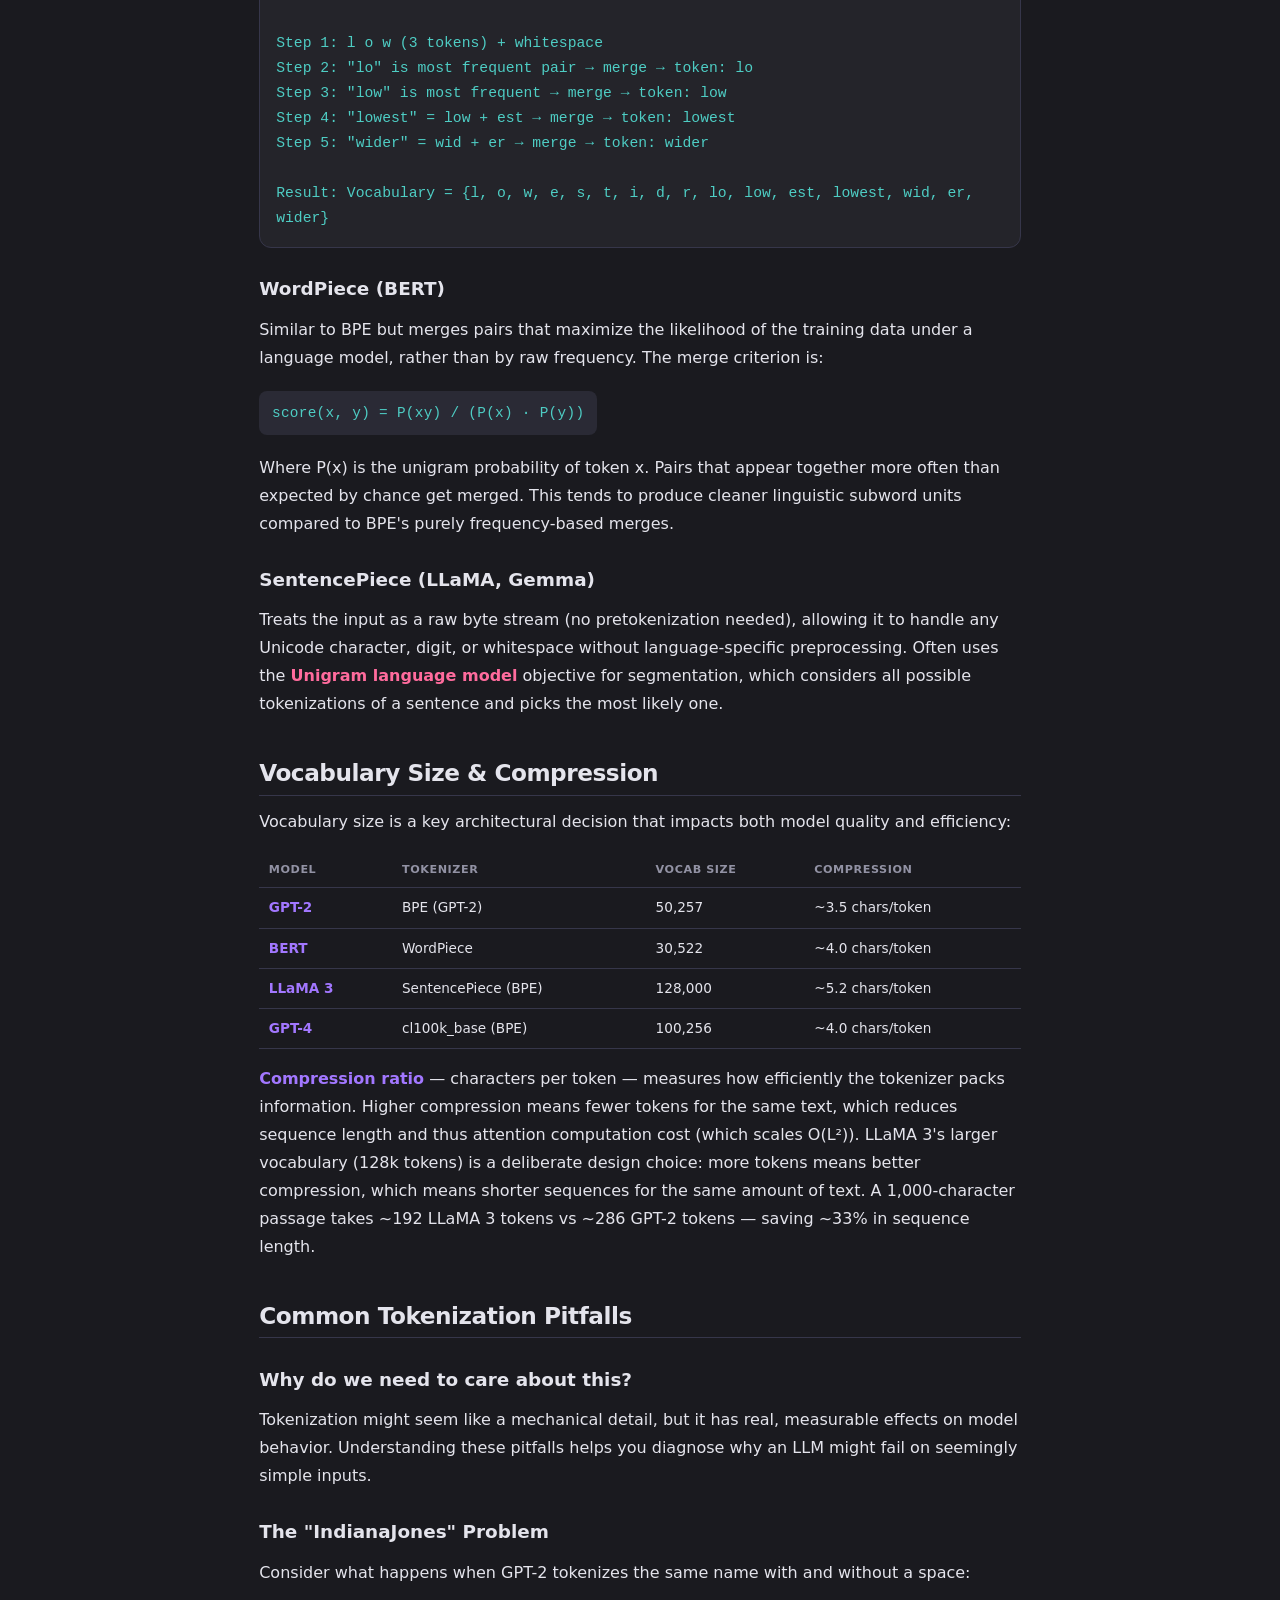
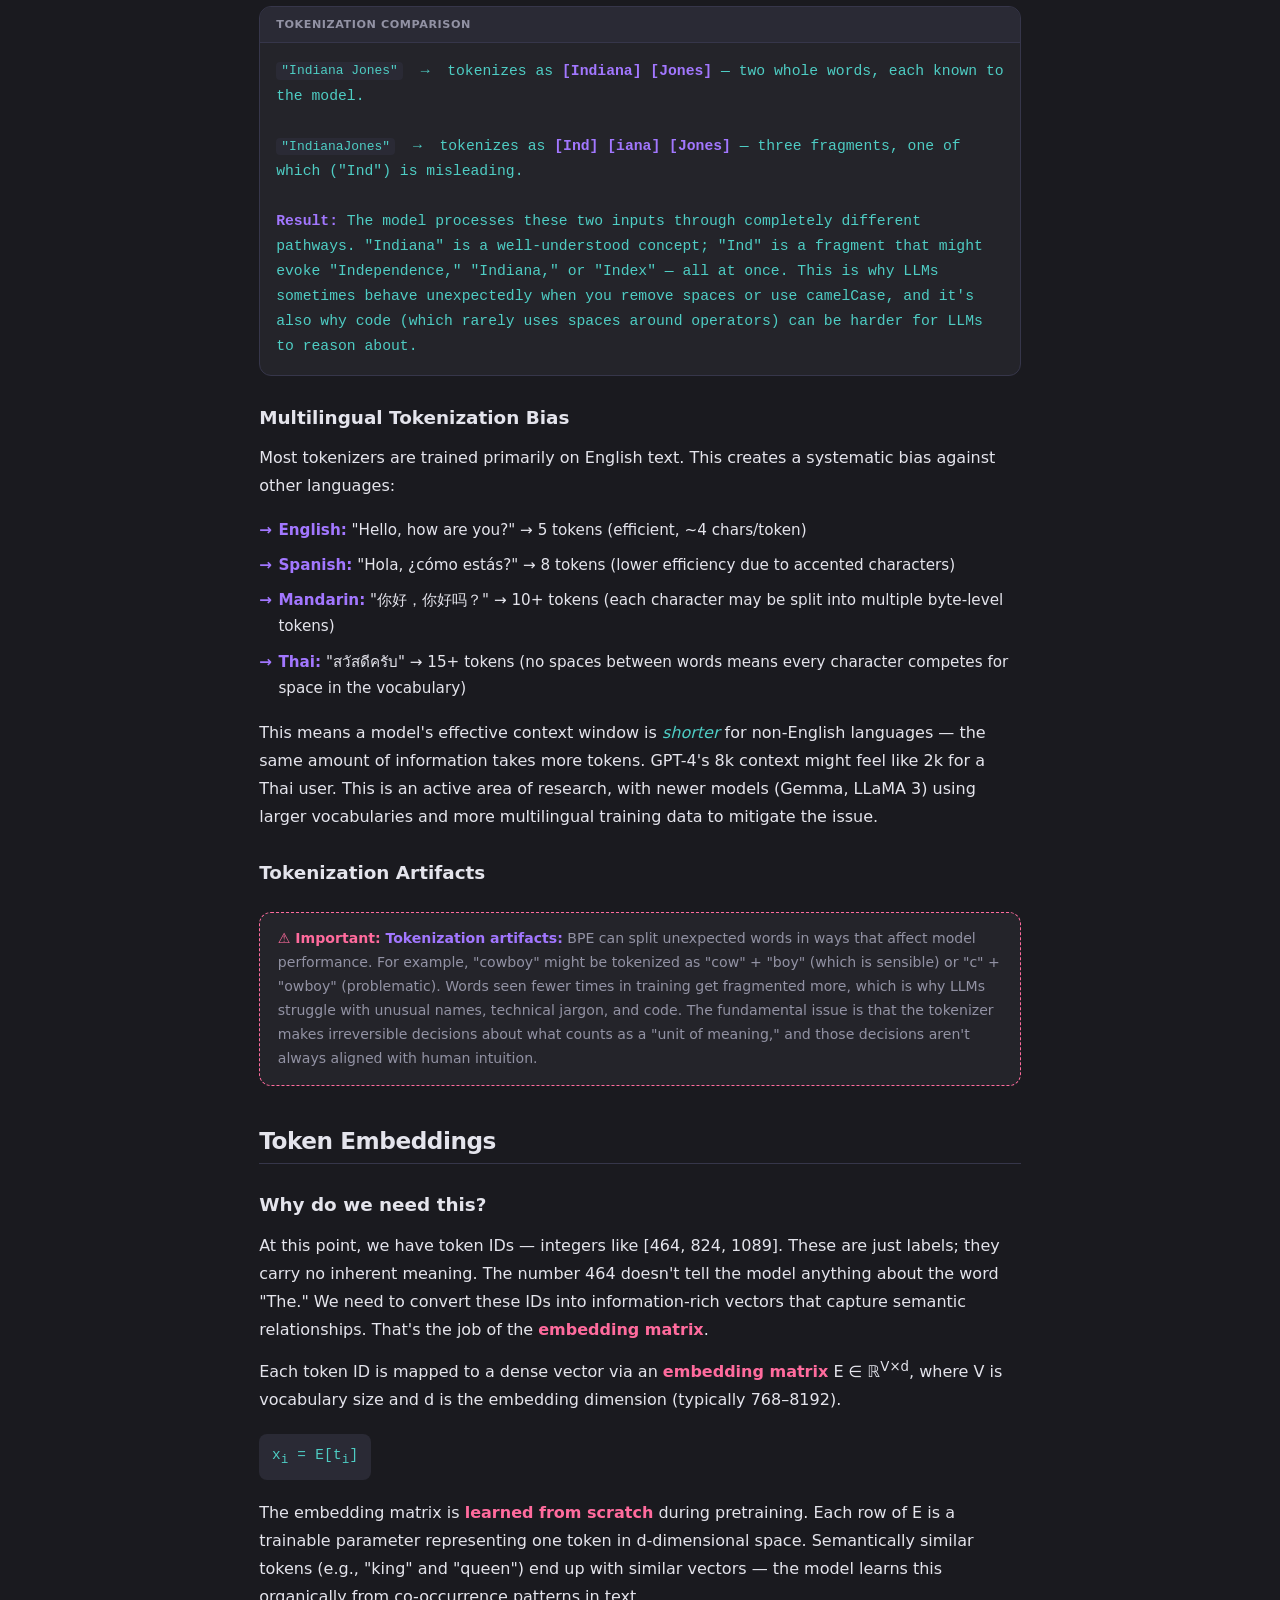
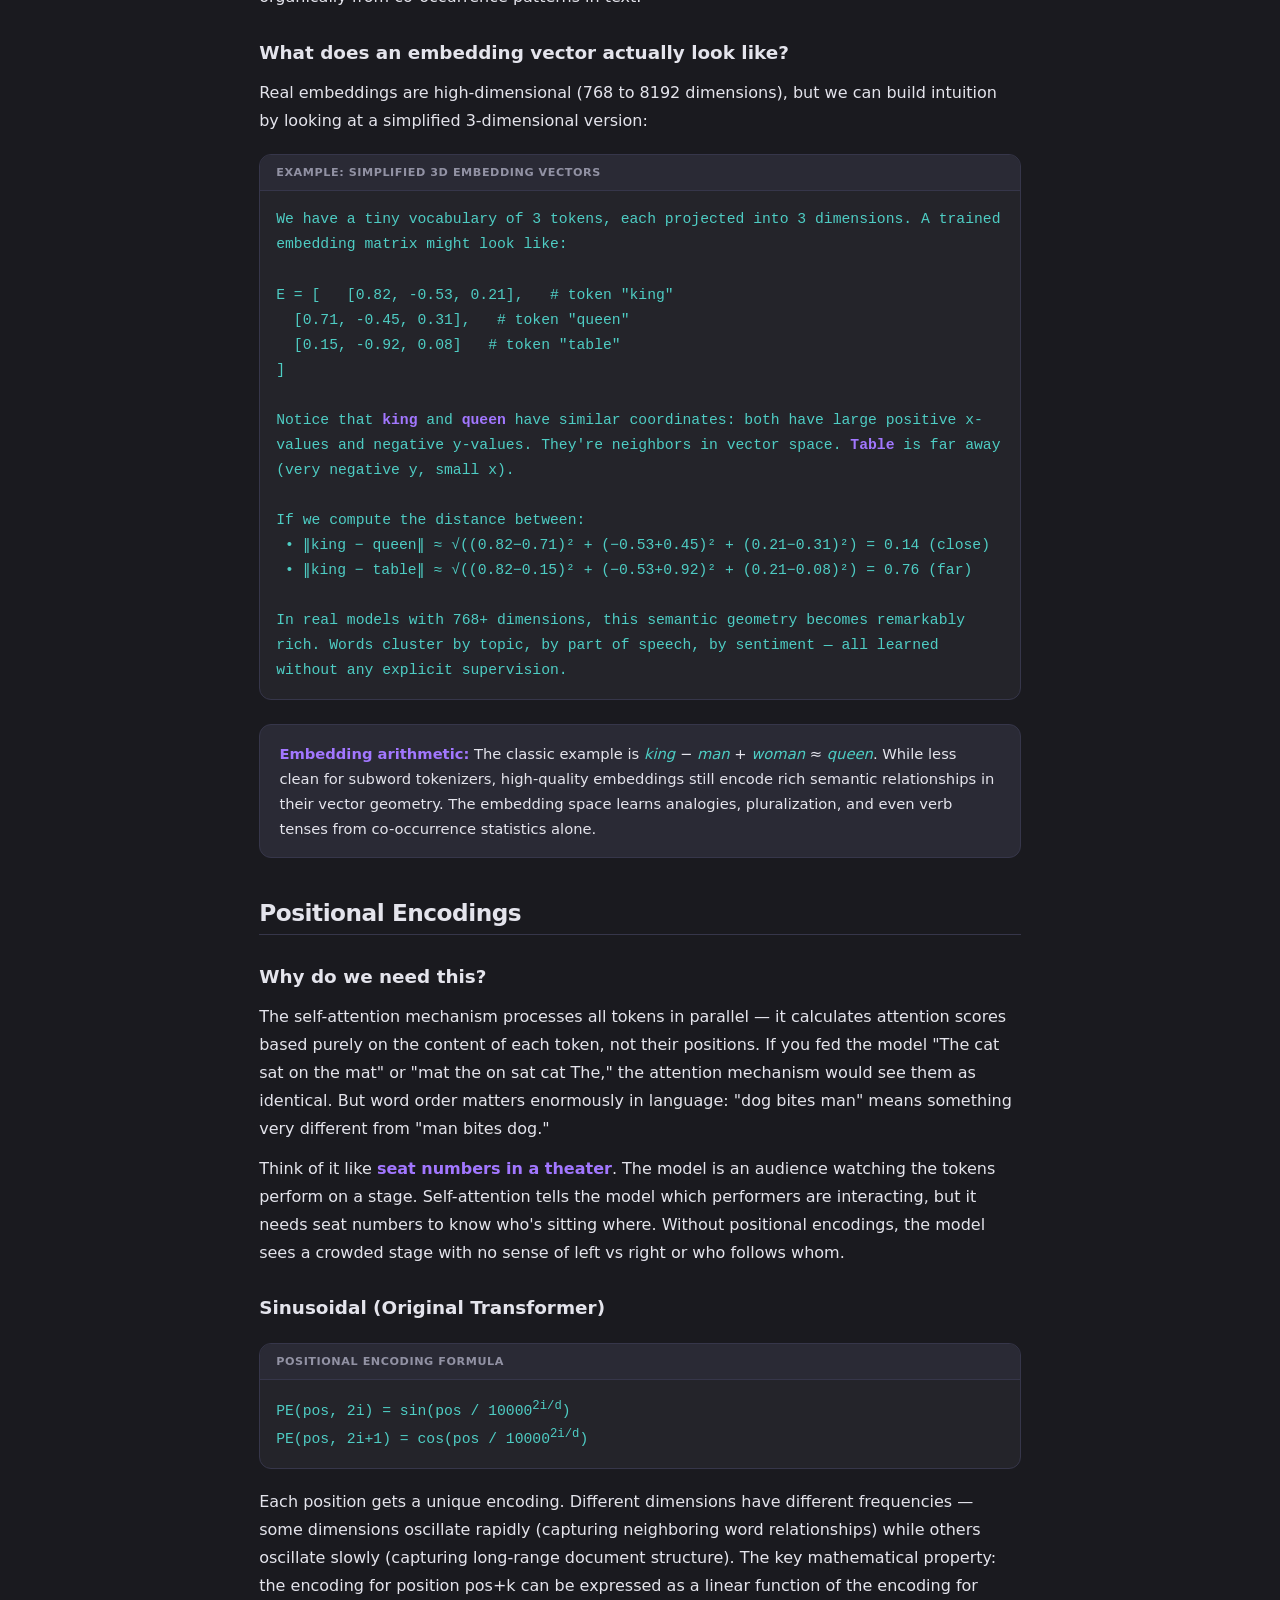
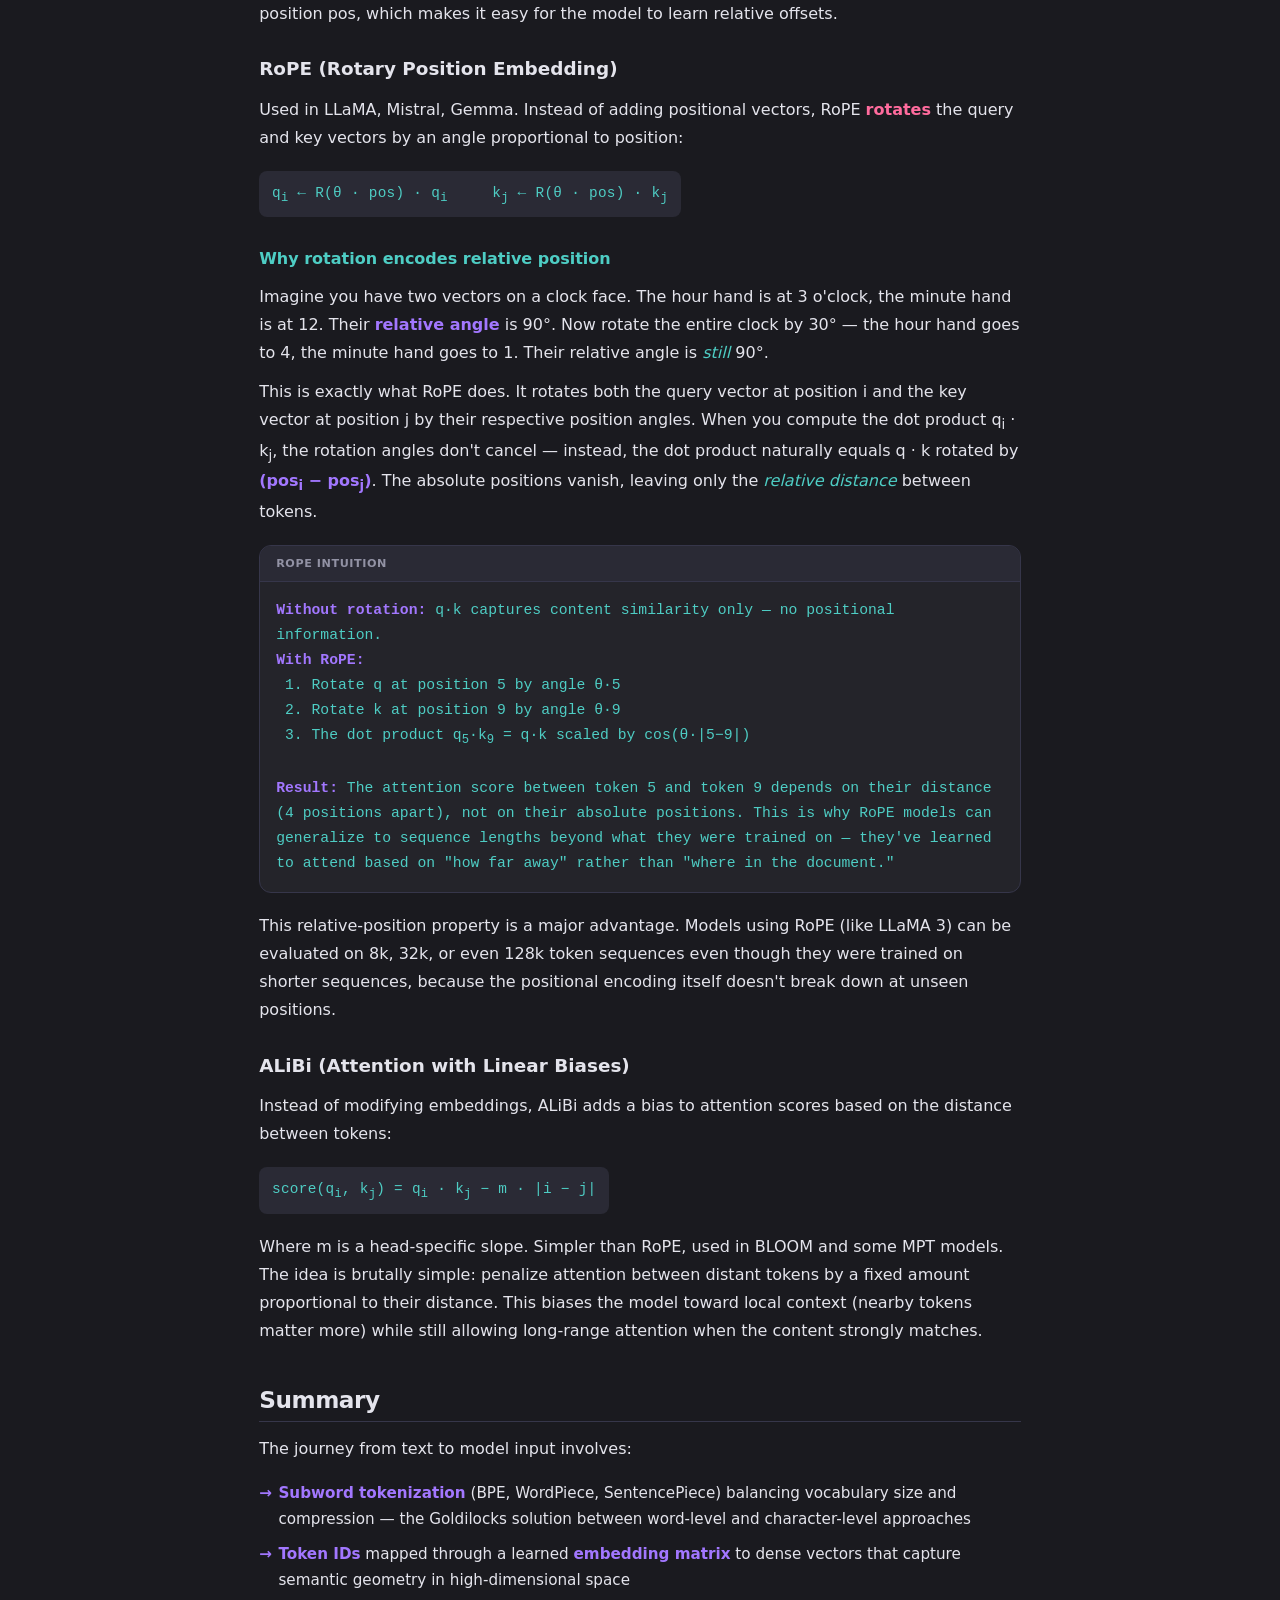
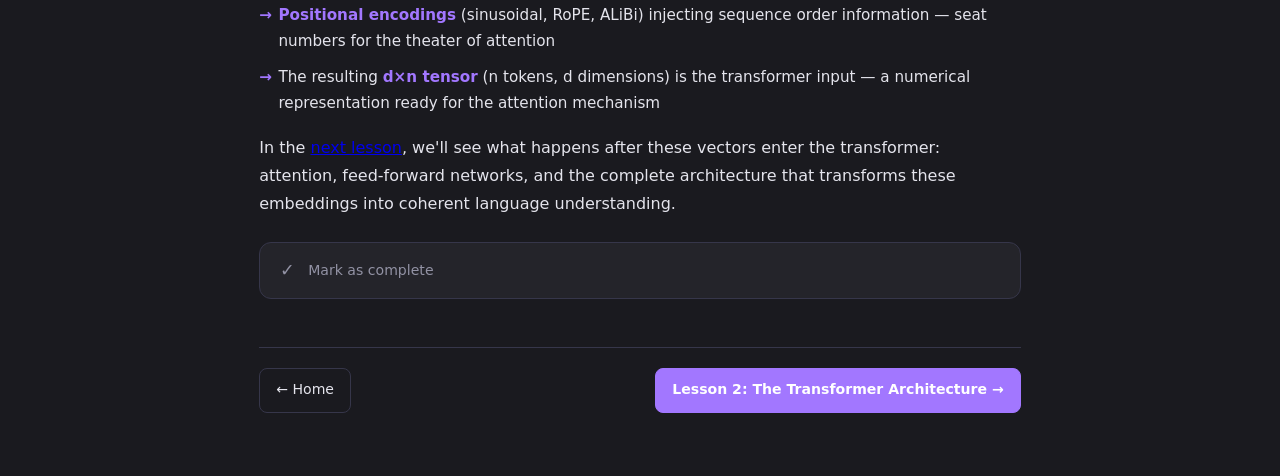
==== commit ddb0c88e: "Refactor: introductory tone, more examples, mobile-friendly SVGs" ====
--- a/lesson1.html
+++ b/lesson1.html
@@ -44,53 +44,79 @@
 
   <h2 id="tokenization">The Tokenization Pipeline</h2>
 
-  <p>Every LLM processes text through this pipeline:</p>
+  <h3>Why do we need this?</h3>
+  <p>Transformers are fundamentally numerical machines. They process matrices of floating-point numbers, not letters and spaces. So before the model can do anything useful with "The cat sat on the mat," we need to convert those characters into a structured numerical representation. This pipeline — text → tokens → token IDs → embeddings — is the front door of every LLM. Every word you send to ChatGPT has been through this exact process.</p>
+
+  <p>Here's the full pipeline at a glance:</p>
 
   <div class="diagram">
     <div class="diagram-header">Text → Tokens → Token IDs → Embeddings → Model Input</div>
     <div class="diagram-body">
-      <svg viewBox="0 0 680 90" style="width:100%;max-width:680px;">
+      <svg viewBox="0 0 650 90" style="width:100%;max-width:400px;height:auto;">
         <defs>
           <marker id="arrow" viewBox="0 0 10 10" refX="9" refY="5" markerWidth="6" markerHeight="6" orient="auto">
             <path d="M0,0 L10,5 L0,10 Z" fill="#a277ff"/>
           </marker>
         </defs>
-        <rect x="10" y="20" width="130" height="50" rx="10" fill="#24242a" stroke="#a277ff" stroke-width="1.5"/>
-        <text x="75" y="48" fill="#e4e4ec" font-size="11" text-anchor="middle" font-family="system-ui">"The cat sat"</text>
-        <text x="75" y="62" fill="#9292a4" font-size="9" text-anchor="middle" font-family="system-ui">Raw text</text>
-
-        <line x1="140" y1="45" x2="175" y2="45" stroke="#a277ff" stroke-width="2" marker-end="url(#arrow)"/>
-
-        <rect x="180" y="20" width="110" height="50" rx="10" fill="#24242a" stroke="#4ecdc4" stroke-width="1.5"/>
-        <text x="235" y="45" fill="#e4e4ec" font-size="11" text-anchor="middle" font-family="monospace">[The] [cat] [sat]</text>
-        <text x="235" y="62" fill="#9292a4" font-size="9" text-anchor="middle" font-family="system-ui">Tokens</text>
-
-        <line x1="290" y1="45" x2="325" y2="45" stroke="#a277ff" stroke-width="2" marker-end="url(#arrow)"/>
-
-        <rect x="330" y="20" width="110" height="50" rx="10" fill="#24242a" stroke="#ff6b9d" stroke-width="1.5"/>
-        <text x="385" y="45" fill="#e4e4ec" font-size="11" text-anchor="middle" font-family="monospace">[464] [824] [1089]</text>
-        <text x="385" y="62" fill="#9292a4" font-size="9" text-anchor="middle" font-family="system-ui">Token IDs</text>
-
-        <line x1="440" y1="45" x2="475" y2="45" stroke="#a277ff" stroke-width="2" marker-end="url(#arrow)"/>
-
-        <rect x="480" y="20" width="120" height="50" rx="10" fill="#24242a" stroke="#4ecdc4" stroke-width="1.5"/>
-        <text x="540" y="45" fill="#e4e4ec" font-size="11" text-anchor="middle" font-family="monospace">[d×768] [d×768] [d×768]</text>
-        <text x="540" y="62" fill="#9292a4" font-size="9" text-anchor="middle" font-family="system-ui">Embeddings</text>
-
-        <line x1="600" y1="45" x2="635" y2="45" stroke="#a277ff" stroke-width="2" marker-end="url(#arrow)"/>
-
-        <rect x="640" y="20" width="35" height="50" rx="10" fill="#24242a" stroke="#ffb347" stroke-width="1.5"/>
-        <text x="657" y="48" fill="#e4e4ec" font-size="14" text-anchor="middle" font-family="system-ui">🧠</text>
+        <rect x="5" y="20" width="105" height="50" rx="10" fill="#24242a" stroke="#a277ff" stroke-width="1.5"/>
+        <text x="57" y="46" fill="#e4e4ec" font-size="11" text-anchor="middle" font-family="system-ui">"The cat sat"</text>
+        <text x="57" y="60" fill="#9292a4" font-size="9" text-anchor="middle" font-family="system-ui">Raw text</text>
+
+        <line x1="110" y1="45" x2="135" y2="45" stroke="#a277ff" stroke-width="2" marker-end="url(#arrow)"/>
+
+        <rect x="138" y="20" width="90" height="50" rx="10" fill="#24242a" stroke="#4ecdc4" stroke-width="1.5"/>
+        <text x="183" y="46" fill="#e4e4ec" font-size="11" text-anchor="middle" font-family="system-ui" letter-spacing="-0.4">[The][cat][sat]</text>
+        <text x="183" y="60" fill="#9292a4" font-size="9" text-anchor="middle" font-family="system-ui">Tokens</text>
+
+        <line x1="228" y1="45" x2="253" y2="45" stroke="#a277ff" stroke-width="2" marker-end="url(#arrow)"/>
+
+        <rect x="256" y="20" width="90" height="50" rx="10" fill="#24242a" stroke="#ff6b9d" stroke-width="1.5"/>
+        <text x="301" y="46" fill="#e4e4ec" font-size="11" text-anchor="middle" font-family="monospace">[464][824][1089]</text>
+        <text x="301" y="60" fill="#9292a4" font-size="9" text-anchor="middle" font-family="system-ui">Token IDs</text>
+
+        <line x1="346" y1="45" x2="371" y2="45" stroke="#a277ff" stroke-width="2" marker-end="url(#arrow)"/>
+
+        <rect x="374" y="20" width="115" height="50" rx="10" fill="#24242a" stroke="#4ecdc4" stroke-width="1.5"/>
+        <text x="431" y="46" fill="#e4e4ec" font-size="11" text-anchor="middle" font-family="system-ui">[d×768] [d×768] [d×768]</text>
+        <text x="431" y="60" fill="#9292a4" font-size="9" text-anchor="middle" font-family="system-ui">Embeddings</text>
+
+        <line x1="489" y1="45" x2="514" y2="45" stroke="#a277ff" stroke-width="2" marker-end="url(#arrow)"/>
+
+        <rect x="517" y="20" width="125" height="50" rx="10" fill="#24242a" stroke="#ffb347" stroke-width="1.5"/>
+        <text x="579" y="46" fill="#e4e4ec" font-size="11" text-anchor="middle" font-family="system-ui">Transformer</text>
+        <text x="579" y="60" fill="#9292a4" font-size="9" text-anchor="middle" font-family="system-ui">Model Input</text>
       </svg>
     </div>
   </div>
 
   <h2 id="subword" style="clear:both;">Subword Tokenization</h2>
 
-  <p>Modern LLMs don't tokenize by words (too many), characters (too long), or whitespace (misses morphology). Instead they use <span class="key-term">subword tokenization</span> — breaking text into the most frequent character sequences in the training data.</p>
+  <h3>Why do we need this?</h3>
+  <p>There are three naive approaches to tokenization, and they all have problems:</p>
+
+  <div class="section-card" style="margin-bottom:0.75rem;">
+    <div class="section-card-header"><strong>❌ Word-level tokenization</strong></div>
+    <div class="section-card-body">
+      <p>If we made every full English word a token, we'd need hundreds of thousands of tokens to cover the dictionary — and we'd still miss compound words, slang, typos, and domain-specific terms. What happens when someone says "onomatopoeia"? The tokenizer has never seen it. The model gets a mysterious <strong>&lt;UNK&gt;</strong> (unknown) token and loses information. This is what older NLP systems did, and they struggled badly on any text outside their training data.</p>
+    </div>
+  </div>
+
+  <div class="section-card" style="margin-bottom:0.75rem;">
+    <div class="section-card-header"><strong>❌ Character-level tokenization</strong></div>
+    <div class="section-card-body">
+      <p>Every letter gets its own token. This solves the unknown-word problem — "onomatopoeia" is just 11 character tokens — but it creates a different disaster: the sentence "The cat sat on the mat" becomes 18 tokens instead of 6. Transformer attention scales quadratically with sequence length (O(n²)), so longer sequences mean dramatically more computation. A 2000-character paragraph would require ~4 million attention operations. Character-level models are painfully slow and struggle to capture long-range patterns.</p>
+    </div>
+  </div>
+
+  <div class="section-card" style="margin-bottom:0.75rem;">
+    <div class="section-card-header"><strong>✅ Subword tokenization — the Goldilocks solution</strong></div>
+    <div class="section-card-body">
+      <p>Subword tokenization splits text into the <em>most common character sequences</em> found in the training data. Common words stay intact ("the", "cat"), unknown words decompose into known pieces ("unhappiness" → "un" + "happiness"). The vocabulary stays manageable (30k-128k tokens) while sequence lengths remain reasonable (~3-5 characters per token). This is the approach used by every modern LLM.</p>
+    </div>
+  </div>
 
   <h3>Byte-Pair Encoding (BPE)</h3>
-  <p>Used by GPT models. The algorithm iteratively merges the most frequent byte pair:</p>
+  <p>Used by GPT models. The algorithm iteratively merges the most frequent adjacent pair of tokens:</p>
 
   <ol class="num-list">
     <li>Start with individual characters/bytes as the vocabulary</li>
@@ -99,8 +125,51 @@
     <li>Repeat until desired vocabulary size is reached (e.g., 50k, 100k)</li>
   </ol>
 
-  <div class="math-block">
-    <div class="math-block-header">BPE Merge Example</div>
+  <h4>Step-by-step: How BPE tokenizes "unhappiness"</h4>
+  <p>Let's trace through what happens when a model that has been trained with BPE encounters the word "unhappiness" — a word that <em>may or may not</em> be in its vocabulary:</p>
+
+  <div class="math-block">
+    <div class="math-block-header">BPE Merge Walkthrough — "unhappiness"</div>
+    <div class="math-block-body">
+      <strong>Start:</strong> Each character is its own token:<br>
+      <code>u n h a p p i n e s s</code> (11 tokens)<br><br>
+
+      <strong>After common bigram merges learned during training:</strong><br>
+      Step 1: "p"+"p" → "pp" &nbsp;(most frequent pair is always "pp" in any corpus with "happy")<br>
+      <code>u n h a [pp] i n e s s</code> (10 tokens)<br><br>
+
+      Step 2: "n"+"e" → "ne" &nbsp;(common English bigram)<br>
+      <code>u n h a [pp] i [ne] s s</code> (9 tokens)<br><br>
+
+      Step 3: "s"+"s" → "ss" &nbsp;(another highly frequent pair)<br>
+      <code>u n h a [pp] i [ne] [ss]</code> (8 tokens)<br><br>
+
+      Step 4: "ne"+"ss" → "ness" &nbsp;(common suffix, frequent in training)<br>
+      <code>u n h a [pp] i [ness]</code> (6 tokens)<br><br>
+
+      Step 5: "un"+"h" → "unh" &nbsp;(starts merging the prefix area)<br>
+      <code>[unh] a [pp] i [ness]</code> (5 tokens)<br><br>
+
+      Step 6: "a"+"pp" → "app" &nbsp;(common in "happy", "application")<br>
+      <code>[unh] [app] i [ness]</code> (4 tokens)<br><br>
+
+      Step 7: "app"+"i" → "appi" &nbsp;(less common, may not merge)<br>
+      OR: "unh"+"app" → "unhapp" &nbsp;(depends on training data)<br><br>
+
+      <strong>Final:</strong> If vocabulary has "unhappiness" as a whole word (frequent enough), it ends as one token:<br>
+      <code>[unhappiness]</code> (1 token)<br><br>
+
+      If not, it might tokenize as <strong>"un" + "happiness"</strong> if both are common subwords,<br>
+      or even fragment further: <strong>"un" + "happ" + "iness"</strong> for a smaller vocabulary.
+    </div>
+  </div>
+
+  <p>The key insight: <strong>every word that can be broken into subword pieces will be</strong>. The model never sees an <em>unknown</em> token — it just sees fragments of the word. This is far better than the old <code>&lt;UNK&gt;</code> approach, because the fragments carry meaning too: "un" means negation, "happiness" means the state of being happy. The model learns this compositionally.</p>
+
+  <h4>Canonical BPE Example from Literature</h4>
+
+  <div class="math-block">
+    <div class="math-block-header">BPE Merge Example (Classic Corpus)</div>
     <div class="math-block-body">
       Corpus: "low low low low low lowest lowest lowest wider wider wider"<br><br>
       Step 1: l o w (3 tokens) + whitespace<br>
@@ -113,14 +182,14 @@
   </div>
 
   <h3>WordPiece (BERT)</h3>
-  <p>Similar to BPE but merges pairs that maximize the likelihood of the training data under a language model, rather than by raw frequency:</p>
+  <p>Similar to BPE but merges pairs that maximize the likelihood of the training data under a language model, rather than by raw frequency. The merge criterion is:</p>
 
   <div class="formula">score(x, y) = P(xy) / (P(x) · P(y))</div>
 
-  <p>Where P(x) is the unigram probability of token x. Pairs that appear together more often than expected by chance get merged.</p>
+  <p>Where P(x) is the unigram probability of token x. Pairs that appear together more often than expected by chance get merged. This tends to produce cleaner linguistic subword units compared to BPE's purely frequency-based merges.</p>
 
   <h3>SentencePiece (LLaMA, Gemma)</h3>
-  <p>Treats the input as a raw byte stream (no pretokenization needed), allowing it to handle any Unicode character, digit, or whitespace without language-specific preprocessing. Often uses the <span class="key-term">Unigram language model</span> objective for segmentation.</p>
+  <p>Treats the input as a raw byte stream (no pretokenization needed), allowing it to handle any Unicode character, digit, or whitespace without language-specific preprocessing. Often uses the <span class="key-term">Unigram language model</span> objective for segmentation, which considers all possible tokenizations of a sentence and picks the most likely one.</p>
 
   <h2 id="vocab">Vocabulary Size &amp; Compression</h2>
 
@@ -131,36 +200,98 @@
       <tr><th>Model</th><th>Tokenizer</th><th>Vocab Size</th><th>Compression</th></tr>
     </thead>
     <tbody>
-      <tr><td>GPT-2</td><td>BPE</td><td>50,257</td><td>~3.5 chars/token</td></tr>
+      <tr><td>GPT-2</td><td>BPE (GPT-2)</td><td>50,257</td><td>~3.5 chars/token</td></tr>
       <tr><td>BERT</td><td>WordPiece</td><td>30,522</td><td>~4.0 chars/token</td></tr>
       <tr><td>LLaMA 3</td><td>SentencePiece (BPE)</td><td>128,000</td><td>~5.2 chars/token</td></tr>
       <tr><td>GPT-4</td><td>cl100k_base (BPE)</td><td>100,256</td><td>~4.0 chars/token</td></tr>
     </tbody>
   </table>
 
-  <p><strong>Compression ratio</strong> — characters per token — measures how efficiently the tokenizer packs information. Higher compression means fewer tokens for the same text, which reduces sequence length and thus attention computation cost (which scales O(L²)).</p>
+  <p><strong>Compression ratio</strong> — characters per token — measures how efficiently the tokenizer packs information. Higher compression means fewer tokens for the same text, which reduces sequence length and thus attention computation cost (which scales O(L²)). LLaMA 3's larger vocabulary (128k tokens) is a deliberate design choice: more tokens means better compression, which means shorter sequences for the same amount of text. A 1,000-character passage takes ~192 LLaMA 3 tokens vs ~286 GPT-2 tokens — saving ~33% in sequence length.</p>
+
+  <h2 id="pitfalls">Common Tokenization Pitfalls</h2>
+
+  <h3>Why do we need to care about this?</h3>
+  <p>Tokenization might seem like a mechanical detail, but it has real, measurable effects on model behavior. Understanding these pitfalls helps you diagnose why an LLM might fail on seemingly simple inputs.</p>
+
+  <h3>The "IndianaJones" Problem</h3>
+  <p>Consider what happens when GPT-2 tokenizes the same name with and without a space:</p>
+
+  <div class="math-block">
+    <div class="math-block-header">Tokenization Comparison</div>
+    <div class="math-block-body">
+      <code>"Indiana Jones"</code> &nbsp;→ &nbsp;tokenizes as <strong>[Indiana] [Jones]</strong> — two whole words, each known to the model.<br><br>
+      <code>"IndianaJones"</code> &nbsp;→ &nbsp;tokenizes as <strong>[Ind] [iana] [Jones]</strong> — three fragments, one of which ("Ind") is misleading.<br><br>
+      <strong>Result:</strong> The model processes these two inputs through completely different pathways. "Indiana" is a well-understood concept; "Ind" is a fragment that might evoke "Independence," "Indiana," or "Index" — all at once. This is why LLMs sometimes behave unexpectedly when you remove spaces or use camelCase, and it's also why code (which rarely uses spaces around operators) can be harder for LLMs to reason about.
+    </div>
+  </div>
+
+  <h3>Multilingual Tokenization Bias</h3>
+  <p>Most tokenizers are trained primarily on English text. This creates a systematic bias against other languages:</p>
+
+  <ul class="content-list">
+    <li><strong>English:</strong> "Hello, how are you?" → 5 tokens (efficient, ~4 chars/token)</li>
+    <li><strong>Spanish:</strong> "Hola, ¿cómo estás?" → 8 tokens (lower efficiency due to accented characters)</li>
+    <li><strong>Mandarin:</strong> "你好，你好吗？" → 10+ tokens (each character may be split into multiple byte-level tokens)</li>
+    <li><strong>Thai:</strong> "สวัสดีครับ" → 15+ tokens (no spaces between words means every character competes for space in the vocabulary)</li>
+  </ul>
+
+  <p>This means a model's effective context window is <em>shorter</em> for non-English languages — the same amount of information takes more tokens. GPT-4's 8k context might feel like 2k for a Thai user. This is an active area of research, with newer models (Gemma, LLaMA 3) using larger vocabularies and more multilingual training data to mitigate the issue.</p>
+
+  <h3>Tokenization Artifacts</h3>
 
   <div class="callout-warn">
-    <strong>Tokenization artifacts:</strong> BPE can split unexpected words in ways that affect model performance. For example, "cowboy" might be tokenized as "cow" + "boy" (which is sensible) or "c" + "owboy" (problematic). Words seen fewer times in training get fragmented more, which is why LLMs struggle with unusual names, technical jargon, and code.
+    <strong>Tokenization artifacts:</strong> BPE can split unexpected words in ways that affect model performance. For example, "cowboy" might be tokenized as "cow" + "boy" (which is sensible) or "c" + "owboy" (problematic). Words seen fewer times in training get fragmented more, which is why LLMs struggle with unusual names, technical jargon, and code. The fundamental issue is that the tokenizer makes irreversible decisions about what counts as a "unit of meaning," and those decisions aren't always aligned with human intuition.
   </div>
 
   <h2 id="embeddings">Token Embeddings</h2>
 
-  <p>After tokenization, each token ID is mapped to a dense vector via an <span class="key-term">embedding matrix</span> E ∈ ℝ<sup>V×d</sup>, where V is vocabulary size and d is the embedding dimension (typically 768–8192).</p>
+  <h3>Why do we need this?</h3>
+  <p>At this point, we have token IDs — integers like [464, 824, 1089]. These are just labels; they carry no inherent meaning. The number 464 doesn't tell the model anything about the word "The." We need to convert these IDs into information-rich vectors that capture semantic relationships. That's the job of the <span class="key-term">embedding matrix</span>.</p>
+
+  <p>Each token ID is mapped to a dense vector via an <span class="key-term">embedding matrix</span> E ∈ ℝ<sup>V×d</sup>, where V is vocabulary size and d is the embedding dimension (typically 768–8192).</p>
 
   <div class="formula">x<sub>i</sub> = E[t<sub>i</sub>]</div>
 
   <p>The embedding matrix is <span class="key-term">learned from scratch</span> during pretraining. Each row of E is a trainable parameter representing one token in d-dimensional space. Semantically similar tokens (e.g., "king" and "queen") end up with similar vectors — the model learns this organically from co-occurrence patterns in text.</p>
 
+  <h3>What does an embedding vector actually look like?</h3>
+  <p>Real embeddings are high-dimensional (768 to 8192 dimensions), but we can build intuition by looking at a simplified 3-dimensional version:</p>
+
+  <div class="math-block">
+    <div class="math-block-header">Example: Simplified 3D Embedding Vectors</div>
+    <div class="math-block-body">
+      We have a tiny vocabulary of 3 tokens, each projected into 3 dimensions. A trained embedding matrix might look like:<br><br>
+
+      E = [
+        &nbsp;&nbsp;[0.82, -0.53, 0.21],   &nbsp; # token "king"<br>
+        &nbsp;&nbsp;[0.71, -0.45, 0.31],   &nbsp; # token "queen"<br>
+        &nbsp;&nbsp;[0.15, -0.92, 0.08]    &nbsp; # token "table"<br>
+      ]<br><br>
+
+      Notice that <strong>king</strong> and <strong>queen</strong> have similar coordinates: both have large positive x-values and negative y-values. They're neighbors in vector space. <strong>Table</strong> is far away (very negative y, small x).<br><br>
+
+      If we compute the distance between:<br>
+      &nbsp;• ‖king − queen‖ ≈ √((0.82−0.71)² + (−0.53+0.45)² + (0.21−0.31)²) = 0.14 (close)<br>
+      &nbsp;• ‖king − table‖ ≈ √((0.82−0.15)² + (−0.53+0.92)² + (0.21−0.08)²) = 0.76 (far)<br><br>
+
+      In real models with 768+ dimensions, this semantic geometry becomes remarkably rich. Words cluster by topic, by part of speech, by sentiment — all learned without any explicit supervision.
+    </div>
+  </div>
+
   <div class="callout">
-    <strong>Embedding arithmetic:</strong> The classic example is <em>king</em> − <em>man</em> + <em>woman</em> ≈ <em>queen</em>. While less clean for subword tokenizers, high-quality embeddings still encode rich semantic relationships in their vector geometry.
+    <strong>Embedding arithmetic:</strong> The classic example is <em>king</em> − <em>man</em> + <em>woman</em> ≈ <em>queen</em>. While less clean for subword tokenizers, high-quality embeddings still encode rich semantic relationships in their vector geometry. The embedding space learns analogies, pluralization, and even verb tenses from co-occurrence statistics alone.
   </div>
 
   <h2 id="positional">Positional Encodings</h2>
 
-  <p>Self-attention is permutation-invariant: <span class="key-term">Attention(Q,K,V)</span> processes all tokens identically regardless of order. We must inject position information explicitly.</p>
+  <h3>Why do we need this?</h3>
+  <p>The self-attention mechanism processes all tokens in parallel — it calculates attention scores based purely on the content of each token, not their positions. If you fed the model "The cat sat on the mat" or "mat the on sat cat The," the attention mechanism would see them as identical. But word order matters enormously in language: "dog bites man" means something very different from "man bites dog."</p>
+
+  <p>Think of it like <strong>seat numbers in a theater</strong>. The model is an audience watching the tokens perform on a stage. Self-attention tells the model which performers are interacting, but it needs seat numbers to know who's sitting where. Without positional encodings, the model sees a crowded stage with no sense of left vs right or who follows whom.</p>
 
   <h3>Sinusoidal (Original Transformer)</h3>
+
   <div class="math-block">
     <div class="math-block-header">Positional Encoding Formula</div>
     <div class="math-block-body">
@@ -168,26 +299,50 @@
       PE(pos, 2i+1) = cos(pos / 10000<sup>2i/d</sup>)
     </div>
   </div>
-  <p>Each position gets a unique encoding. Different dimensions have different frequencies, allowing the model to attend to relative offsets rather than absolute positions.</p>
+
+  <p>Each position gets a unique encoding. Different dimensions have different frequencies — some dimensions oscillate rapidly (capturing neighboring word relationships) while others oscillate slowly (capturing long-range document structure). The key mathematical property: the encoding for position pos+k can be expressed as a linear function of the encoding for position pos, which makes it easy for the model to learn relative offsets.</p>
 
   <h3>RoPE (Rotary Position Embedding)</h3>
   <p>Used in LLaMA, Mistral, Gemma. Instead of adding positional vectors, RoPE <span class="key-term">rotates</span> the query and key vectors by an angle proportional to position:</p>
-  <div class="formula">q<sub>i</sub> ← R(θ · pos) · q<sub>i</sub> &nbsp; k<sub>j</sub> ← R(θ · pos) · k<sub>j</sub></div>
-  <p>The dot product q<sub>i</sub> · k<sub>j</sub> then naturally encodes <span class="key-term">relative position</span> — the attention score depends only on the offset i − j, not absolute positions. This lets models generalize to longer sequences than they were trained on.</p>
+
+  <div class="formula">q<sub>i</sub> ← R(θ · pos) · q<sub>i</sub> &nbsp; &nbsp; k<sub>j</sub> ← R(θ · pos) · k<sub>j</sub></div>
+
+  <h4>Why rotation encodes relative position</h4>
+  <p>Imagine you have two vectors on a clock face. The hour hand is at 3 o'clock, the minute hand is at 12. Their <strong>relative angle</strong> is 90°. Now rotate the entire clock by 30° — the hour hand goes to 4, the minute hand goes to 1. Their relative angle is <em>still</em> 90°.</p>
+
+  <p>This is exactly what RoPE does. It rotates both the query vector at position i and the key vector at position j by their respective position angles. When you compute the dot product q<sub>i</sub> · k<sub>j</sub>, the rotation angles don't cancel — instead, the dot product naturally equals q · k rotated by <strong>(pos<sub>i</sub> − pos<sub>j</sub>)</strong>. The absolute positions vanish, leaving only the <em>relative distance</em> between tokens.</p>
+
+  <div class="math-block">
+    <div class="math-block-header">RoPE Intuition</div>
+    <div class="math-block-body">
+      <strong>Without rotation:</strong> q·k captures content similarity only — no positional information.<br>
+      <strong>With RoPE:</strong><br>
+      &nbsp;1. Rotate q at position 5 by angle θ·5<br>
+      &nbsp;2. Rotate k at position 9 by angle θ·9<br>
+      &nbsp;3. The dot product q<sub>5</sub>·k<sub>9</sub> = q·k scaled by cos(θ·|5−9|)<br><br>
+      <strong>Result:</strong> The attention score between token 5 and token 9 depends on their distance (4 positions apart), not on their absolute positions. This is why RoPE models can generalize to sequence lengths beyond what they were trained on — they've learned to attend based on "how far away" rather than "where in the document."
+    </div>
+  </div>
+
+  <p>This relative-position property is a major advantage. Models using RoPE (like LLaMA 3) can be evaluated on 8k, 32k, or even 128k token sequences even though they were trained on shorter sequences, because the positional encoding itself doesn't break down at unseen positions.</p>
 
   <h3>ALiBi (Attention with Linear Biases)</h3>
   <p>Instead of modifying embeddings, ALiBi adds a bias to attention scores based on the distance between tokens:</p>
+
   <div class="formula">score(q<sub>i</sub>, k<sub>j</sub>) = q<sub>i</sub> · k<sub>j</sub> − m · |i − j|</div>
-  <p>Where m is a head-specific slope. Simpler than RoPE, used in BLOOM and some MPT models.</p>
+
+  <p>Where m is a head-specific slope. Simpler than RoPE, used in BLOOM and some MPT models. The idea is brutally simple: penalize attention between distant tokens by a fixed amount proportional to their distance. This biases the model toward local context (nearby tokens matter more) while still allowing long-range attention when the content strongly matches.</p>
 
   <h2 id="summary">Summary</h2>
   <p>The journey from text to model input involves:</p>
   <ul class="content-list">
-    <li><strong>Subword tokenization</strong> (BPE, WordPiece, SentencePiece) balancing vocabulary size and compression</li>
-    <li><strong>Token IDs</strong> mapped through a learned <strong>embedding matrix</strong> to dense vectors</li>
-    <li><strong>Positional encodings</strong> (sinusoidal, RoPE, ALiBi) injecting sequence order information</li>
-    <li>The resulting <strong>d×n tensor</strong> (n tokens, d dimensions) is the transformer input</li>
+    <li><strong>Subword tokenization</strong> (BPE, WordPiece, SentencePiece) balancing vocabulary size and compression — the Goldilocks solution between word-level and character-level approaches</li>
+    <li><strong>Token IDs</strong> mapped through a learned <strong>embedding matrix</strong> to dense vectors that capture semantic geometry in high-dimensional space</li>
+    <li><strong>Positional encodings</strong> (sinusoidal, RoPE, ALiBi) injecting sequence order information — seat numbers for the theater of attention</li>
+    <li>The resulting <strong>d×n tensor</strong> (n tokens, d dimensions) is the transformer input — a numerical representation ready for the attention mechanism</li>
   </ul>
+
+  <p>In the <a href="lesson2.html">next lesson</a>, we'll see what happens after these vectors enter the transformer: attention, feed-forward networks, and the complete architecture that transforms these embeddings into coherent language understanding.</p>
 
   <div class="completion-box">
     <span class="check-icon">✓</span>
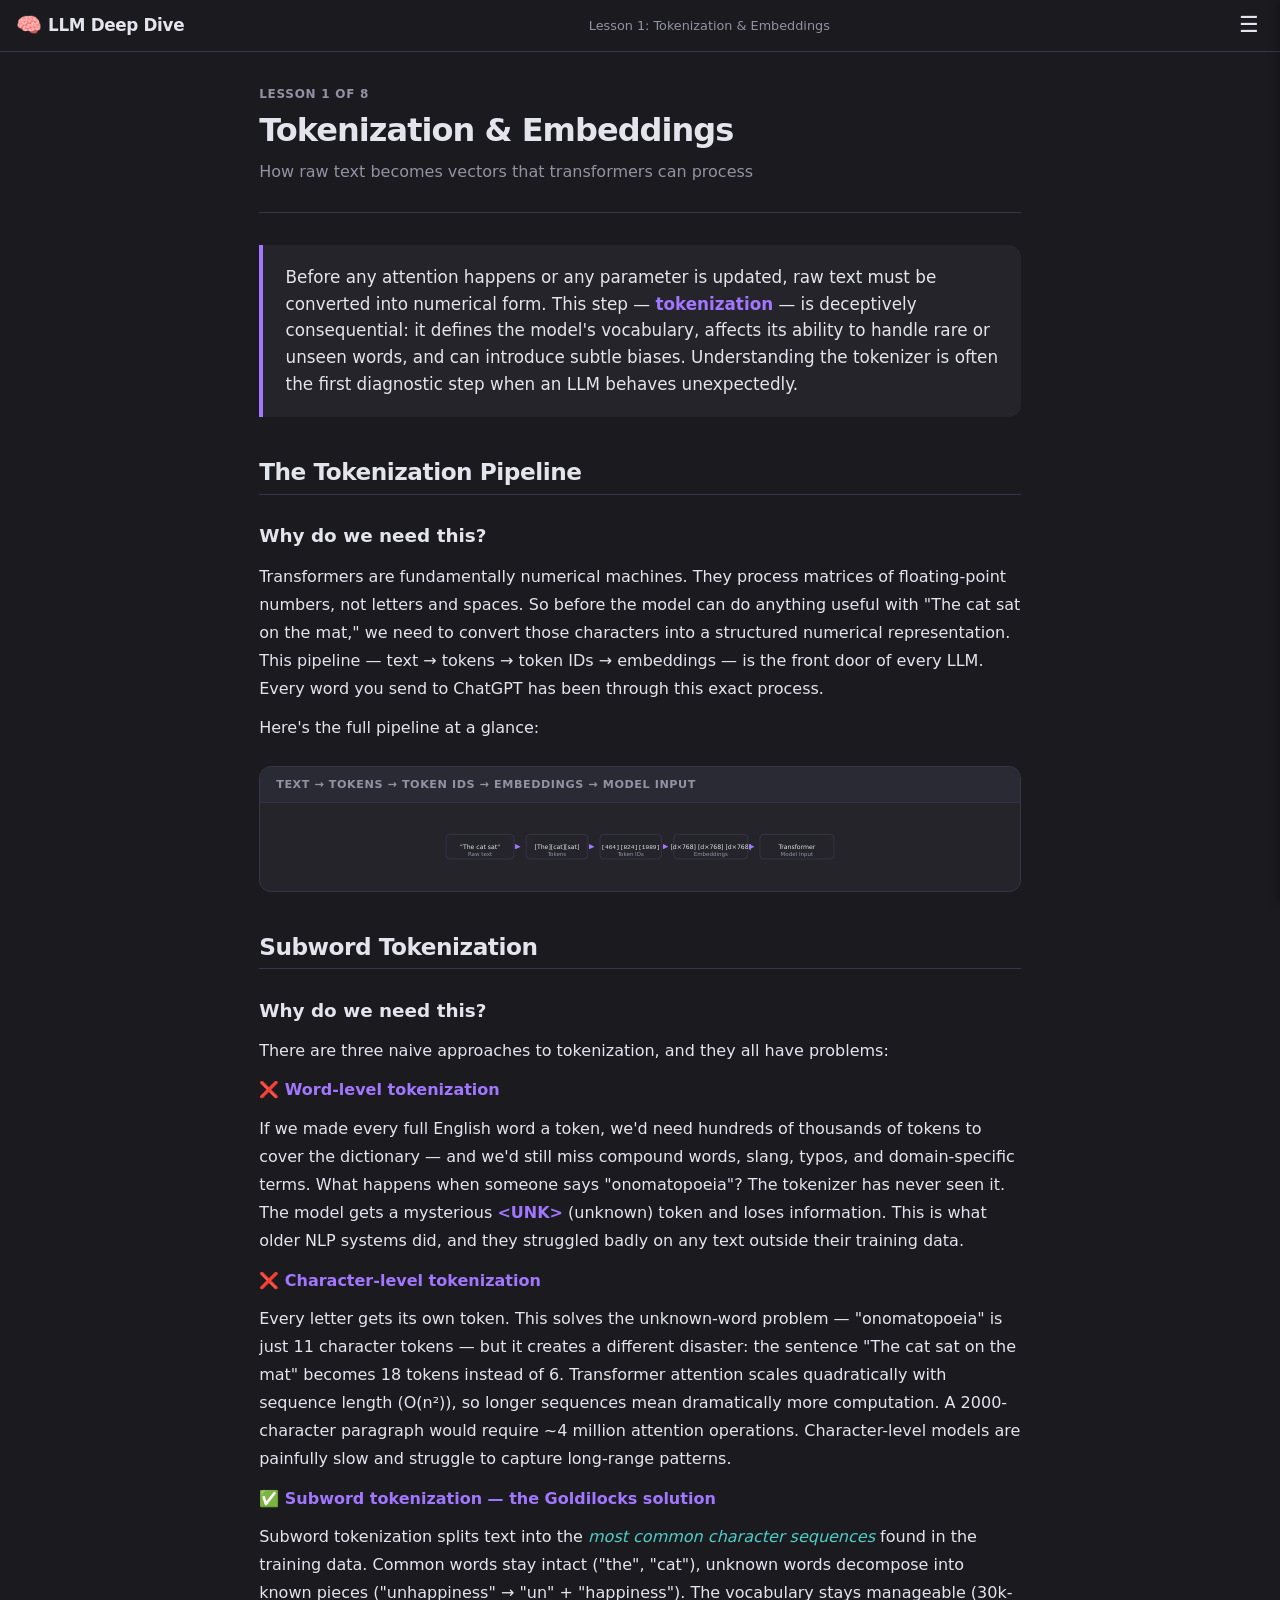
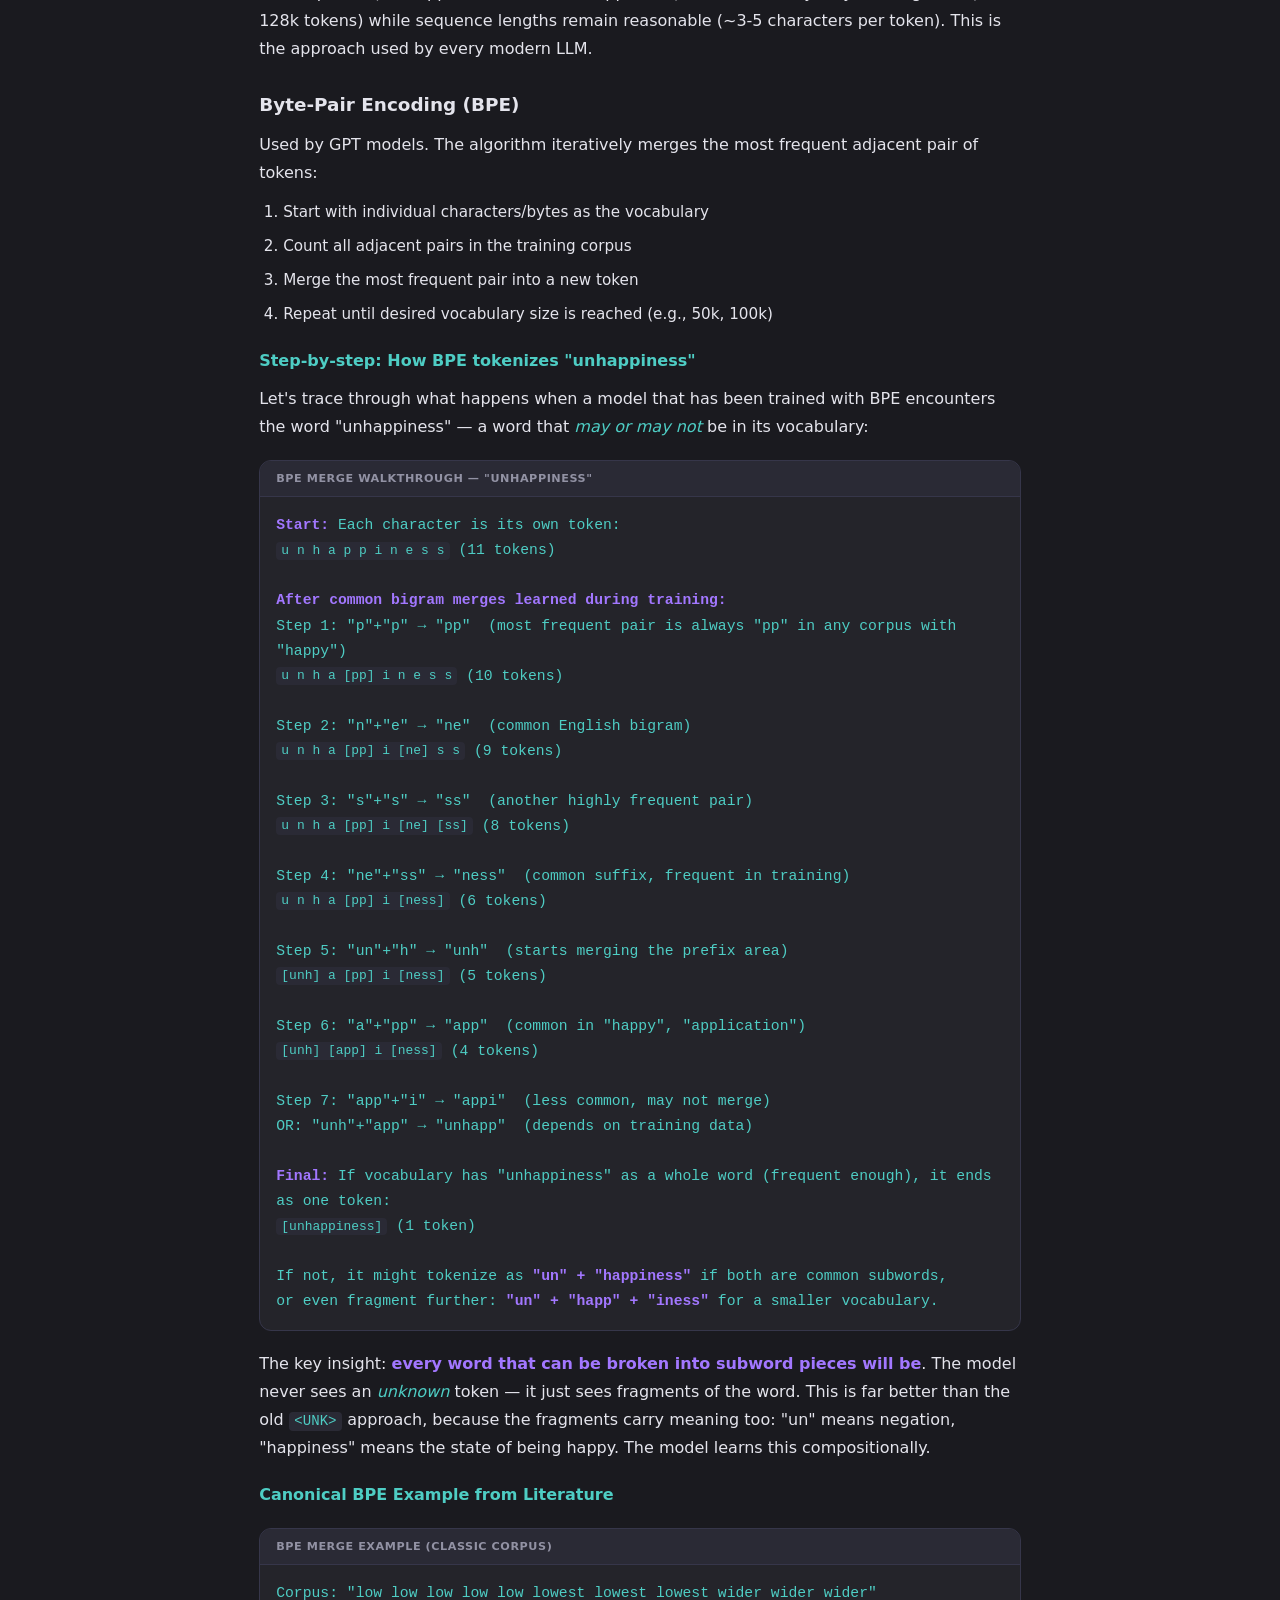
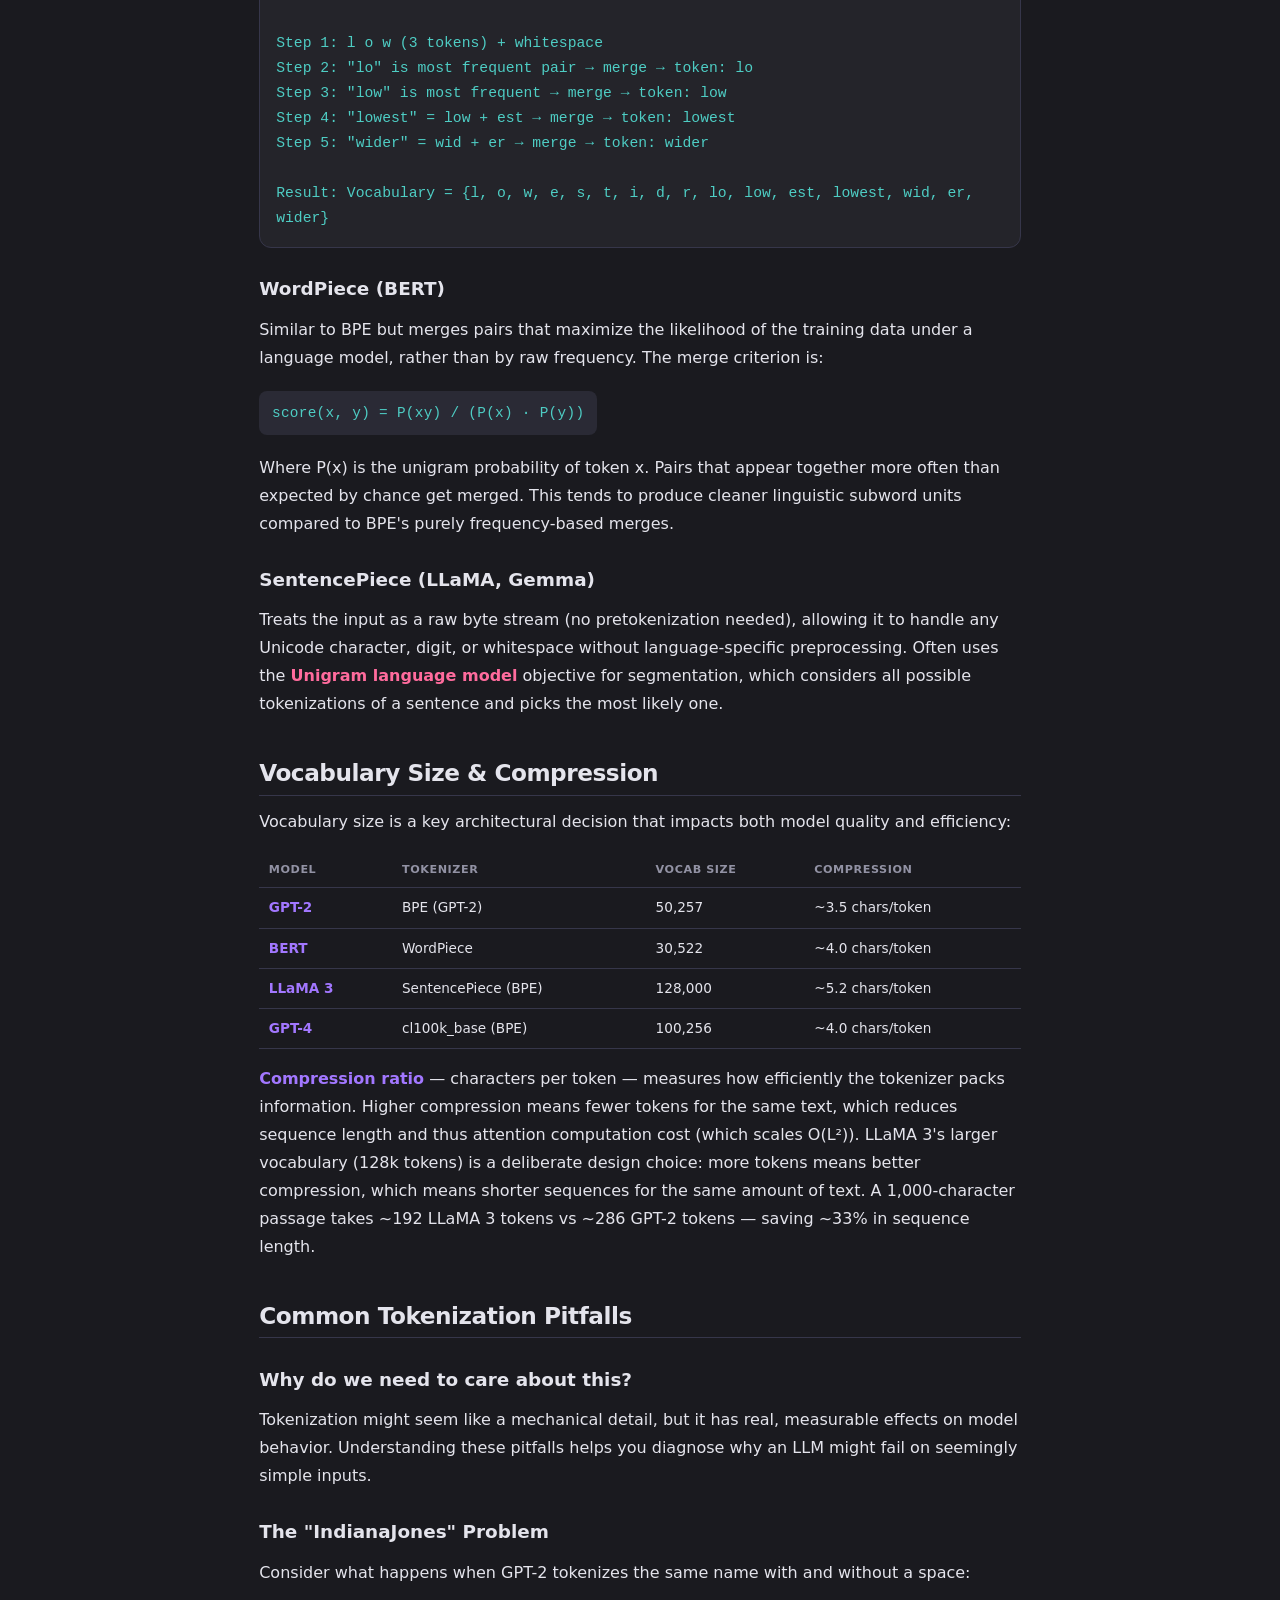
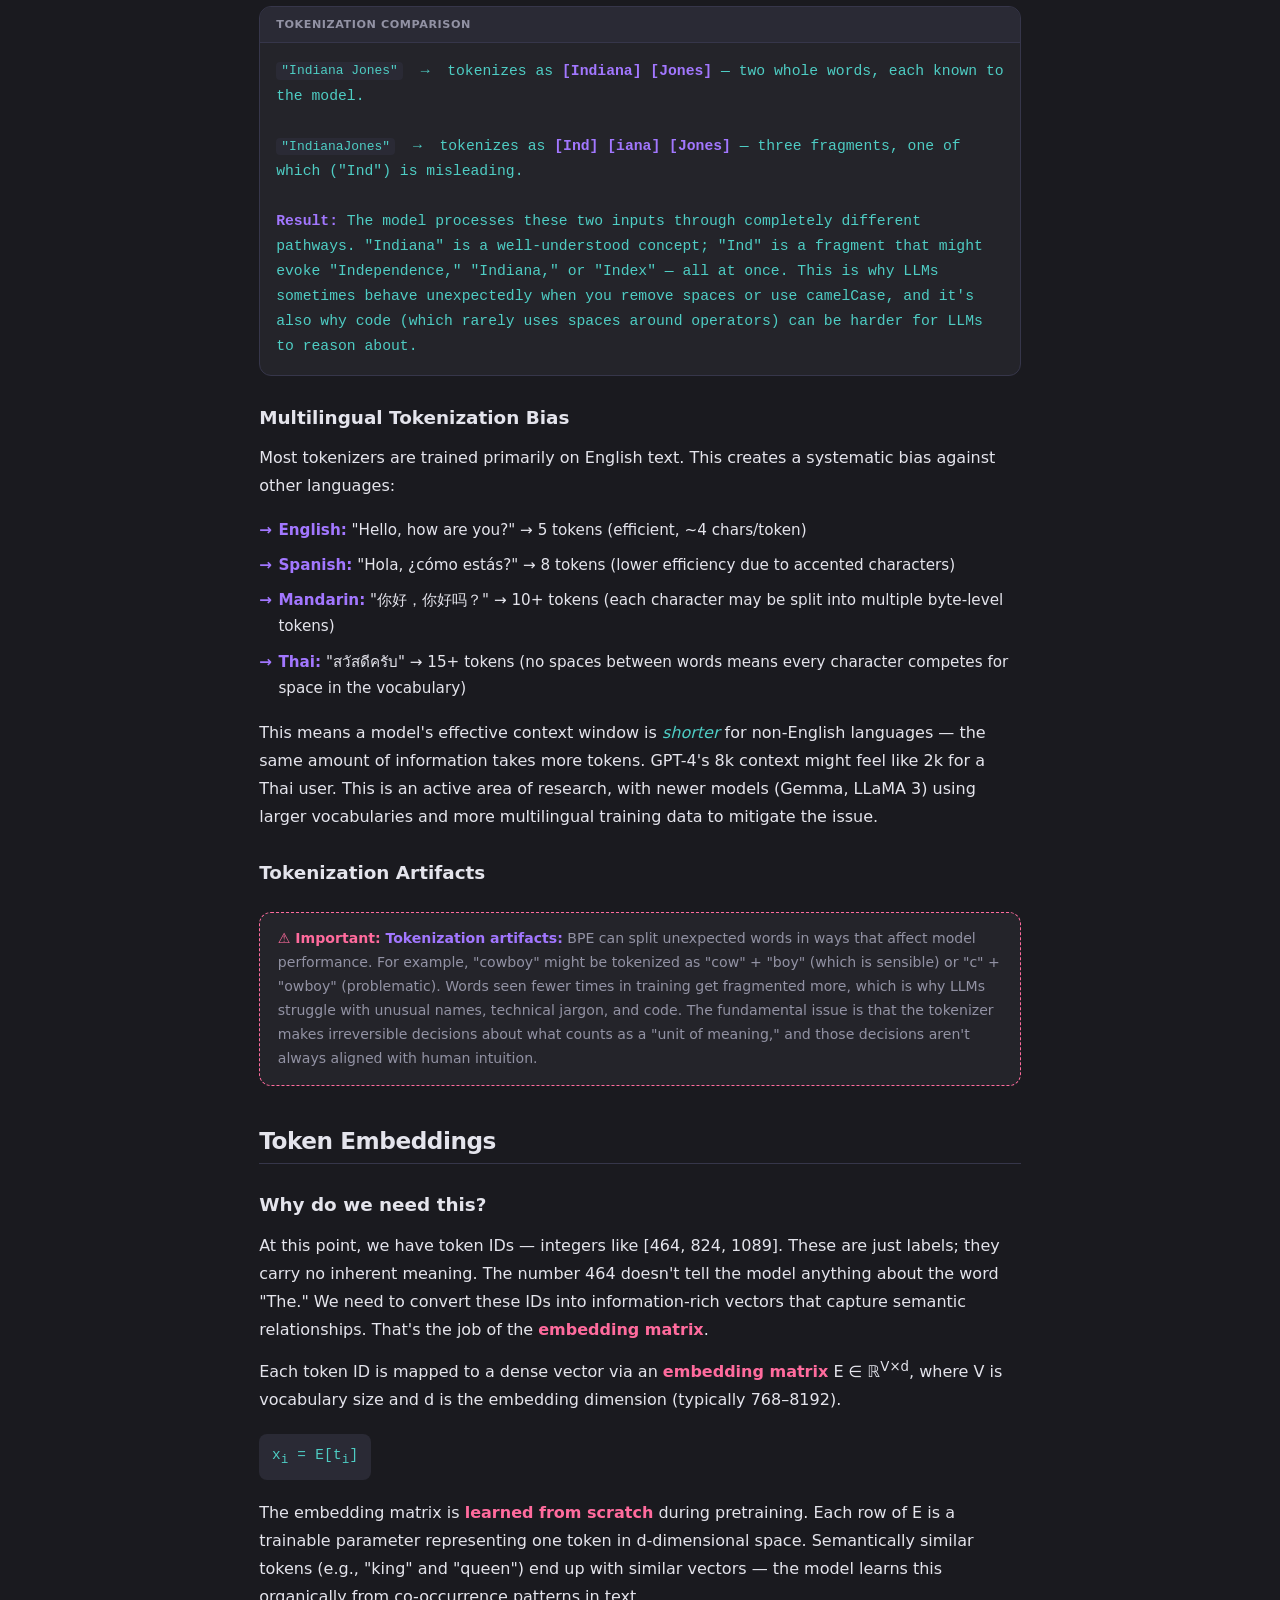
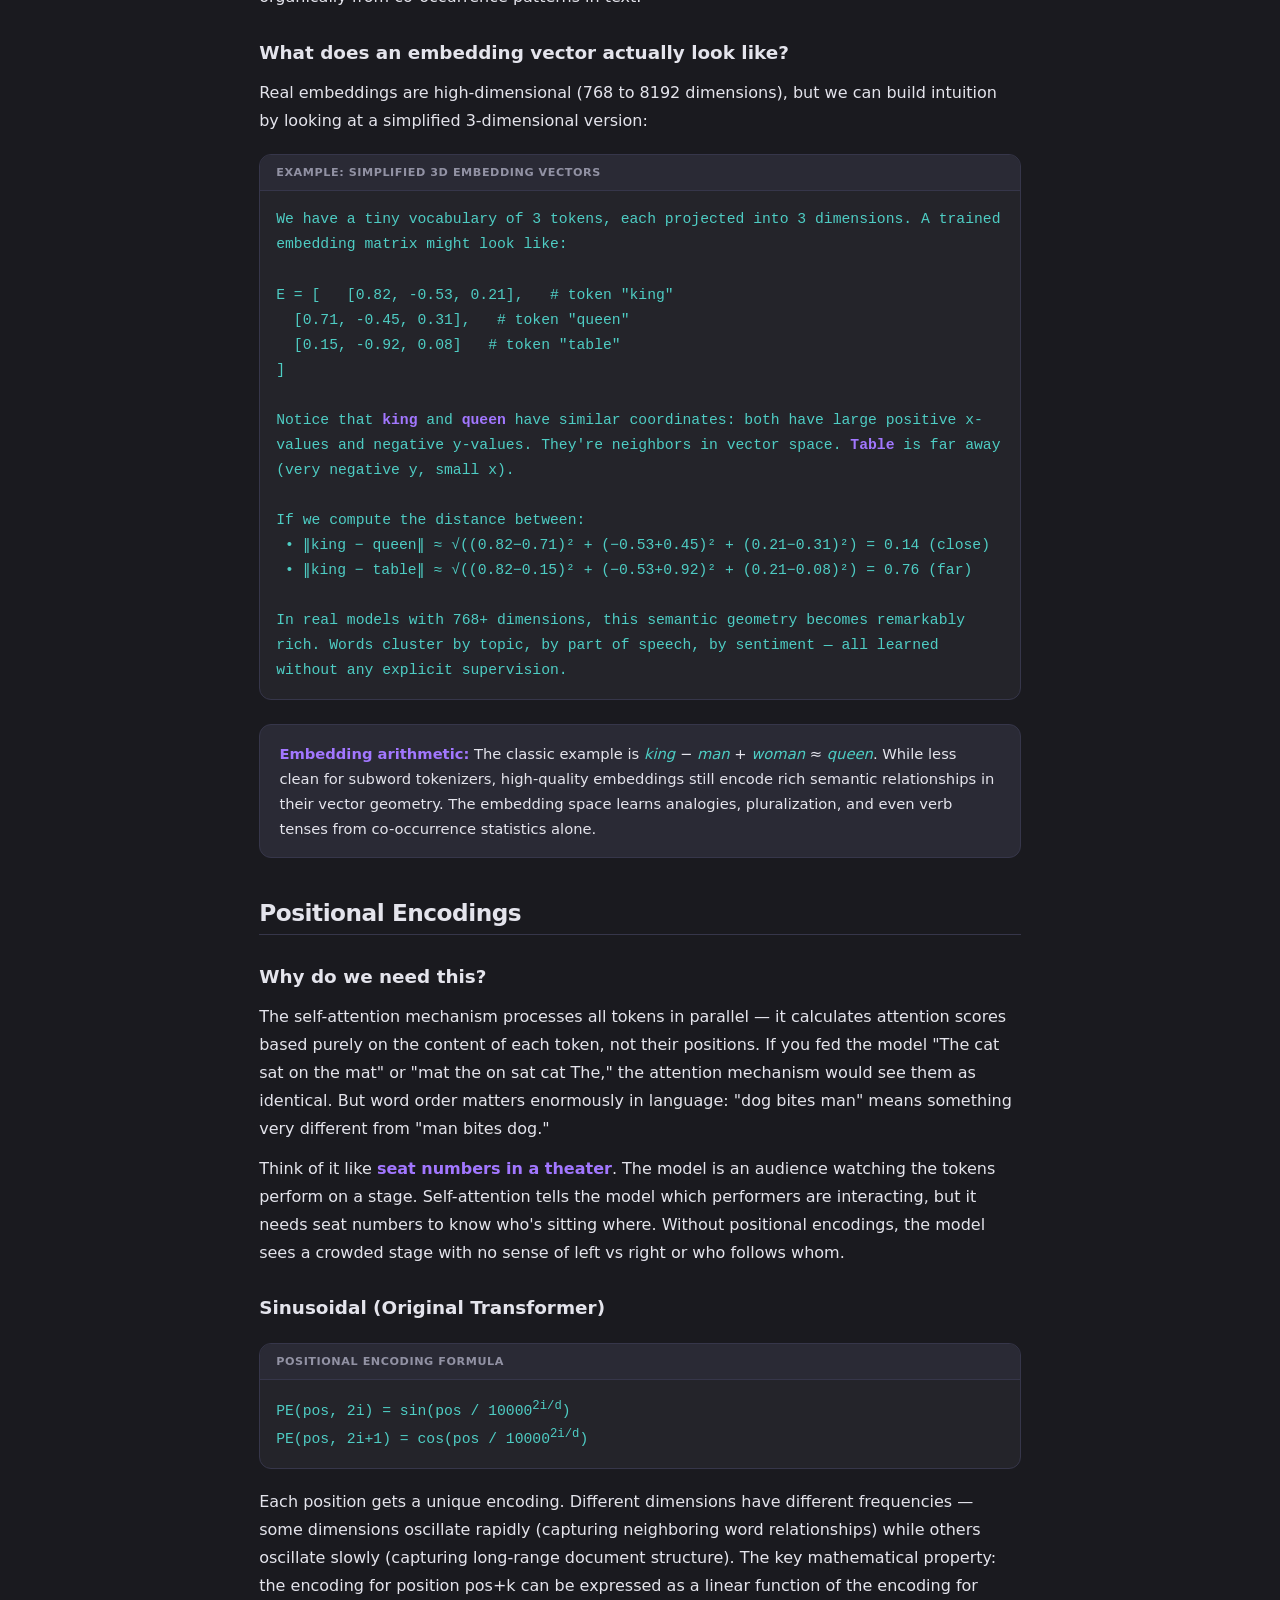
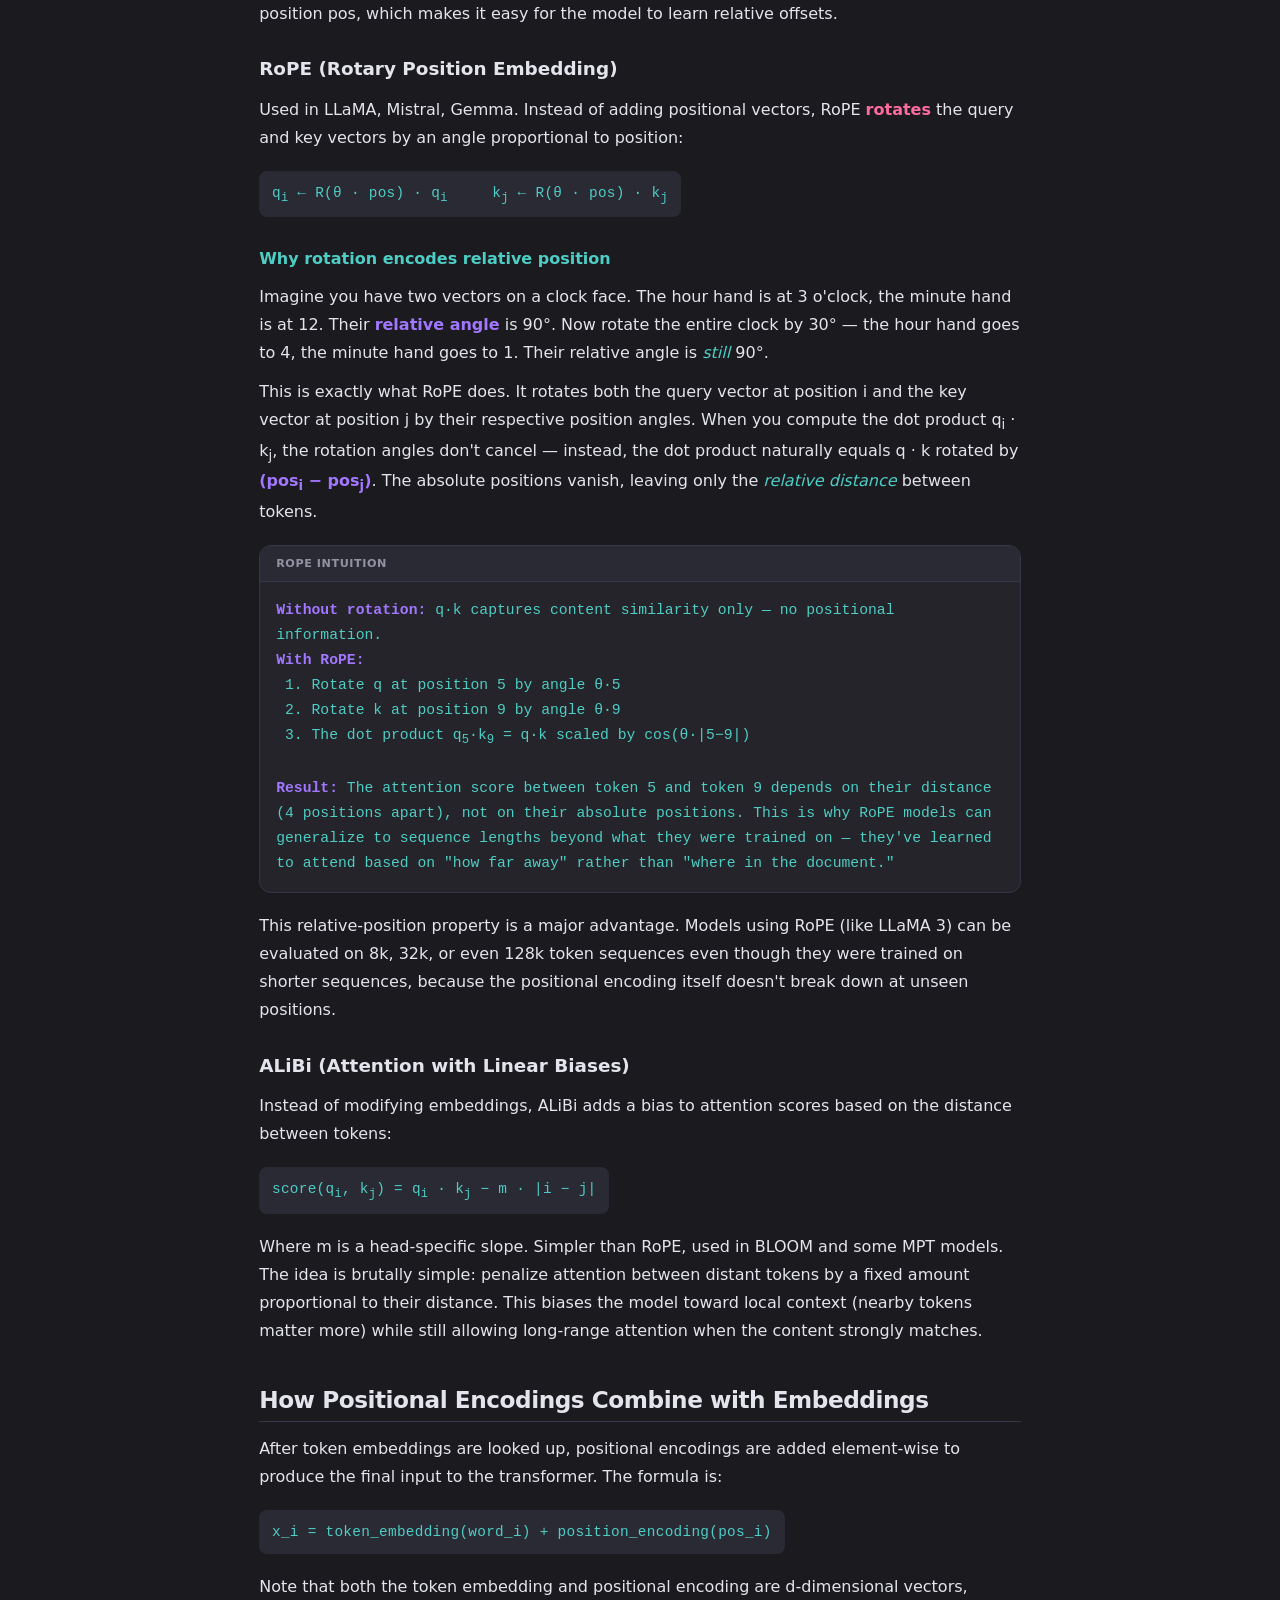
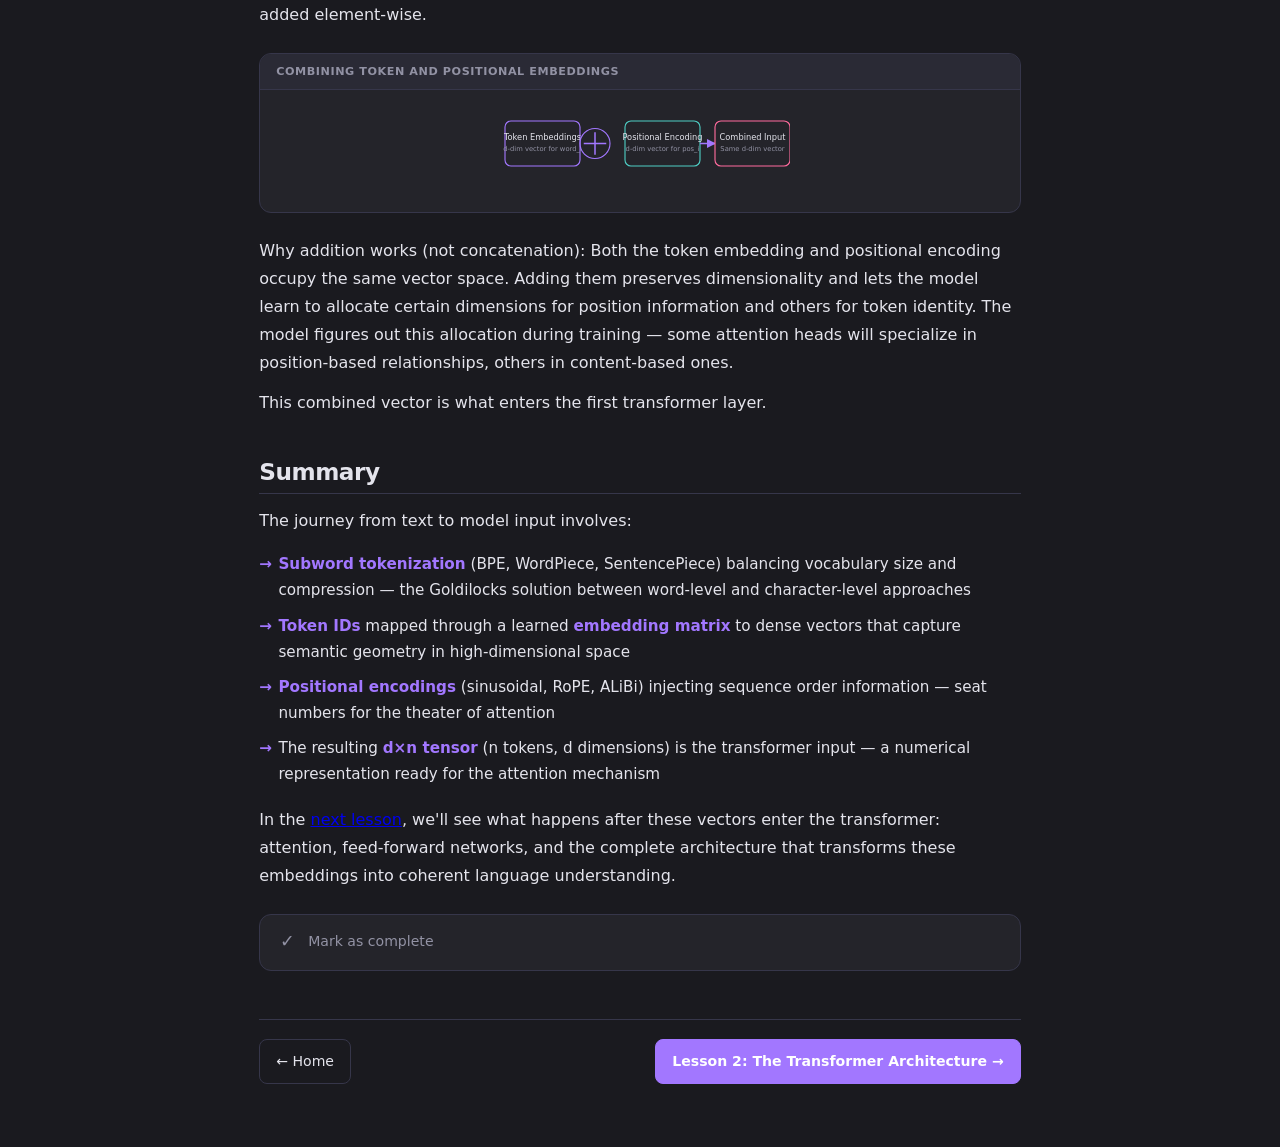
==== commit 816fb521: "Add missing positional encoding combination section; clean academic-style diagrams" ====
--- a/lesson1.html
+++ b/lesson1.html
@@ -55,36 +55,36 @@
       <svg viewBox="0 0 650 90" style="width:100%;max-width:400px;height:auto;">
         <defs>
           <marker id="arrow" viewBox="0 0 10 10" refX="9" refY="5" markerWidth="6" markerHeight="6" orient="auto">
-            <path d="M0,0 L10,5 L0,10 Z" fill="#a277ff"/>
+            <path d="M0,0 L10,5 L0,10 Z" fill="var(--accent)"/>
           </marker>
         </defs>
-        <rect x="5" y="20" width="105" height="50" rx="10" fill="#24242a" stroke="#a277ff" stroke-width="1.5"/>
-        <text x="57" y="46" fill="#e4e4ec" font-size="11" text-anchor="middle" font-family="system-ui">"The cat sat"</text>
-        <text x="57" y="60" fill="#9292a4" font-size="9" text-anchor="middle" font-family="system-ui">Raw text</text>
-
-        <line x1="110" y1="45" x2="135" y2="45" stroke="#a277ff" stroke-width="2" marker-end="url(#arrow)"/>
-
-        <rect x="138" y="20" width="90" height="50" rx="10" fill="#24242a" stroke="#4ecdc4" stroke-width="1.5"/>
-        <text x="183" y="46" fill="#e4e4ec" font-size="11" text-anchor="middle" font-family="system-ui" letter-spacing="-0.4">[The][cat][sat]</text>
-        <text x="183" y="60" fill="#9292a4" font-size="9" text-anchor="middle" font-family="system-ui">Tokens</text>
-
-        <line x1="228" y1="45" x2="253" y2="45" stroke="#a277ff" stroke-width="2" marker-end="url(#arrow)"/>
-
-        <rect x="256" y="20" width="90" height="50" rx="10" fill="#24242a" stroke="#ff6b9d" stroke-width="1.5"/>
-        <text x="301" y="46" fill="#e4e4ec" font-size="11" text-anchor="middle" font-family="monospace">[464][824][1089]</text>
-        <text x="301" y="60" fill="#9292a4" font-size="9" text-anchor="middle" font-family="system-ui">Token IDs</text>
-
-        <line x1="346" y1="45" x2="371" y2="45" stroke="#a277ff" stroke-width="2" marker-end="url(#arrow)"/>
-
-        <rect x="374" y="20" width="115" height="50" rx="10" fill="#24242a" stroke="#4ecdc4" stroke-width="1.5"/>
-        <text x="431" y="46" fill="#e4e4ec" font-size="11" text-anchor="middle" font-family="system-ui">[d×768] [d×768] [d×768]</text>
-        <text x="431" y="60" fill="#9292a4" font-size="9" text-anchor="middle" font-family="system-ui">Embeddings</text>
-
-        <line x1="489" y1="45" x2="514" y2="45" stroke="#a277ff" stroke-width="2" marker-end="url(#arrow)"/>
-
-        <rect x="517" y="20" width="125" height="50" rx="10" fill="#24242a" stroke="#ffb347" stroke-width="1.5"/>
-        <text x="579" y="46" fill="#e4e4ec" font-size="11" text-anchor="middle" font-family="system-ui">Transformer</text>
-        <text x="579" y="60" fill="#9292a4" font-size="9" text-anchor="middle" font-family="system-ui">Model Input</text>
+        <rect x="10" y="25" width="110" height="40" rx="6" fill="var(--bg-card)" stroke="var(--border)" stroke-width="1.5"/>
+        <text x="65" y="48" fill="var(--text)" font-size="10" text-anchor="middle" font-family="system-ui">"The cat sat"</text>
+        <text x="65" y="60" fill="var(--text-muted)" font-size="9" text-anchor="middle" font-family="system-ui">Raw text</text>
+
+        <line x1="120" y1="45" x2="130" y2="45" stroke="var(--border)" stroke-width="1.5" marker-end="url(#arrow)"/>
+
+        <rect x="140" y="25" width="100" height="40" rx="6" fill="var(--bg-card)" stroke="var(--border)" stroke-width="1.5"/>
+        <text x="190" y="48" fill="var(--text)" font-size="10" text-anchor="middle" font-family="system-ui">[The][cat][sat]</text>
+        <text x="190" y="60" fill="var(--text-muted)" font-size="9" text-anchor="middle" font-family="system-ui">Tokens</text>
+
+        <line x1="240" y1="45" x2="250" y2="45" stroke="var(--border)" stroke-width="1.5" marker-end="url(#arrow)"/>
+
+        <rect x="260" y="25" width="100" height="40" rx="6" fill="var(--bg-card)" stroke="var(--border)" stroke-width="1.5"/>
+        <text x="310" y="48" fill="var(--text)" font-size="10" text-anchor="middle" font-family="var(--font-mono)">[464][824][1089]</text>
+        <text x="310" y="60" fill="var(--text-muted)" font-size="9" text-anchor="middle" font-family="system-ui">Token IDs</text>
+
+        <line x1="360" y1="45" x2="370" y2="45" stroke="var(--border)" stroke-width="1.5" marker-end="url(#arrow)"/>
+
+        <rect x="380" y="25" width="120" height="40" rx="6" fill="var(--bg-card)" stroke="var(--border)" stroke-width="1.5"/>
+        <text x="440" y="48" fill="var(--text)" font-size="10" text-anchor="middle" font-family="system-ui">[d×768] [d×768] [d×768]</text>
+        <text x="440" y="60" fill="var(--text-muted)" font-size="9" text-anchor="middle" font-family="system-ui">Embeddings</text>
+
+        <line x1="500" y1="45" x2="510" y2="45" stroke="var(--border)" stroke-width="1.5" marker-end="url(#arrow)"/>
+
+        <rect x="520" y="25" width="120" height="40" rx="6" fill="var(--bg-card)" stroke="var(--border)" stroke-width="1.5"/>
+        <text x="580" y="48" fill="var(--text)" font-size="10" text-anchor="middle" font-family="system-ui">Transformer</text>
+        <text x="580" y="60" fill="var(--text-muted)" font-size="9" text-anchor="middle" font-family="system-ui">Model Input</text>
       </svg>
     </div>
   </div>
@@ -333,7 +333,46 @@
 
   <p>Where m is a head-specific slope. Simpler than RoPE, used in BLOOM and some MPT models. The idea is brutally simple: penalize attention between distant tokens by a fixed amount proportional to their distance. This biases the model toward local context (nearby tokens matter more) while still allowing long-range attention when the content strongly matches.</p>
 
-  <h2 id="summary">Summary</h2>
+  <h2 id="combining">How Positional Encodings Combine with Embeddings</h2>
+<p>After token embeddings are looked up, positional encodings are added element-wise to produce the final input to the transformer. The formula is:</p>
+<div class="formula">x_i = token_embedding(word_i) + position_encoding(pos_i)</div>
+<p>Note that both the token embedding and positional encoding are d-dimensional vectors, added element-wise.</p>
+
+<div class="diagram">
+  <div class="diagram-header">Combining Token and Positional Embeddings</div>
+  <div class="diagram-body">
+    <svg viewBox="0 0 400 120" style="width:100%;max-width:300px;height:auto;">
+      <!-- Define marker for arrows -->
+      <defs>
+        <marker id="arrow" viewBox="0 0 10 10" refX="9" refY="5" markerWidth="6" markerHeight="6" orient="auto">
+          <path d="M0,0 L10,5 L0,10 Z" fill="#a277ff"/>
+        </marker>
+      </defs>
+      <!-- Token Embeddings box -->
+      <rect x="20" y="20" width="100" height="60" rx="8" fill="#24242a" stroke="#a277ff" stroke-width="1.5"/>
+      <text x="70" y="45" fill="#e4e4ec" font-size="11" text-anchor="middle" font-family="system-ui">Token Embeddings</text>
+      <text x="70" y="60" fill="#9292a4" font-size="9" text-anchor="middle" font-family="system-ui">d-dim vector for word_i</text>
+      <!-- Plus sign -->
+      <circle cx="140" cy="50" r="20" stroke="#a277ff" stroke-width="1.5" fill="none"/>
+      <line x1="125" y1="50" x2="155" y2="50" stroke="#a277ff" stroke-width="2"/>
+      <line x1="140" y1="35" x2="140" y2="65" stroke="#a277ff" stroke-width="2"/>
+      <!-- Positional Encoding box -->
+      <rect x="180" y="20" width="100" height="60" rx="8" fill="#24242a" stroke="#4ecdc4" stroke-width="1.5"/>
+      <text x="230" y="45" fill="#e4e4ec" font-size="11" text-anchor="middle" font-family="system-ui">Positional Encoding</text>
+      <text x="230" y="60" fill="#9292a4" font-size="9" text-anchor="middle" font-family="system-ui">d-dim vector for pos_i</text>
+      <!-- Arrow to Combined -->
+      <line x1="280" y1="50" x2="300" y2="50" stroke="#a277ff" stroke-width="2" marker-end="url(#arrow)"/>
+      <!-- Combined Input box -->
+      <rect x="300" y="20" width="100" height="60" rx="8" fill="#24242a" stroke="#ff6b9d" stroke-width="1.5"/>
+      <text x="350" y="45" fill="#e4e4ec" font-size="11" text-anchor="middle" font-family="system-ui">Combined Input</text>
+      <text x="350" y="60" fill="#9292a4" font-size="9" text-anchor="middle" font-family="system-ui">Same d-dim vector</text>
+    </svg>
+  </div>
+</div>
+<p>Why addition works (not concatenation): Both the token embedding and positional encoding occupy the same vector space. Adding them preserves dimensionality and lets the model learn to allocate certain dimensions for position information and others for token identity. The model figures out this allocation during training — some attention heads will specialize in position-based relationships, others in content-based ones.</p>
+<p>This combined vector is what enters the first transformer layer.</p>
+
+<h2 id="summary">Summary</h2>
   <p>The journey from text to model input involves:</p>
   <ul class="content-list">
     <li><strong>Subword tokenization</strong> (BPE, WordPiece, SentencePiece) balancing vocabulary size and compression — the Goldilocks solution between word-level and character-level approaches</li>
